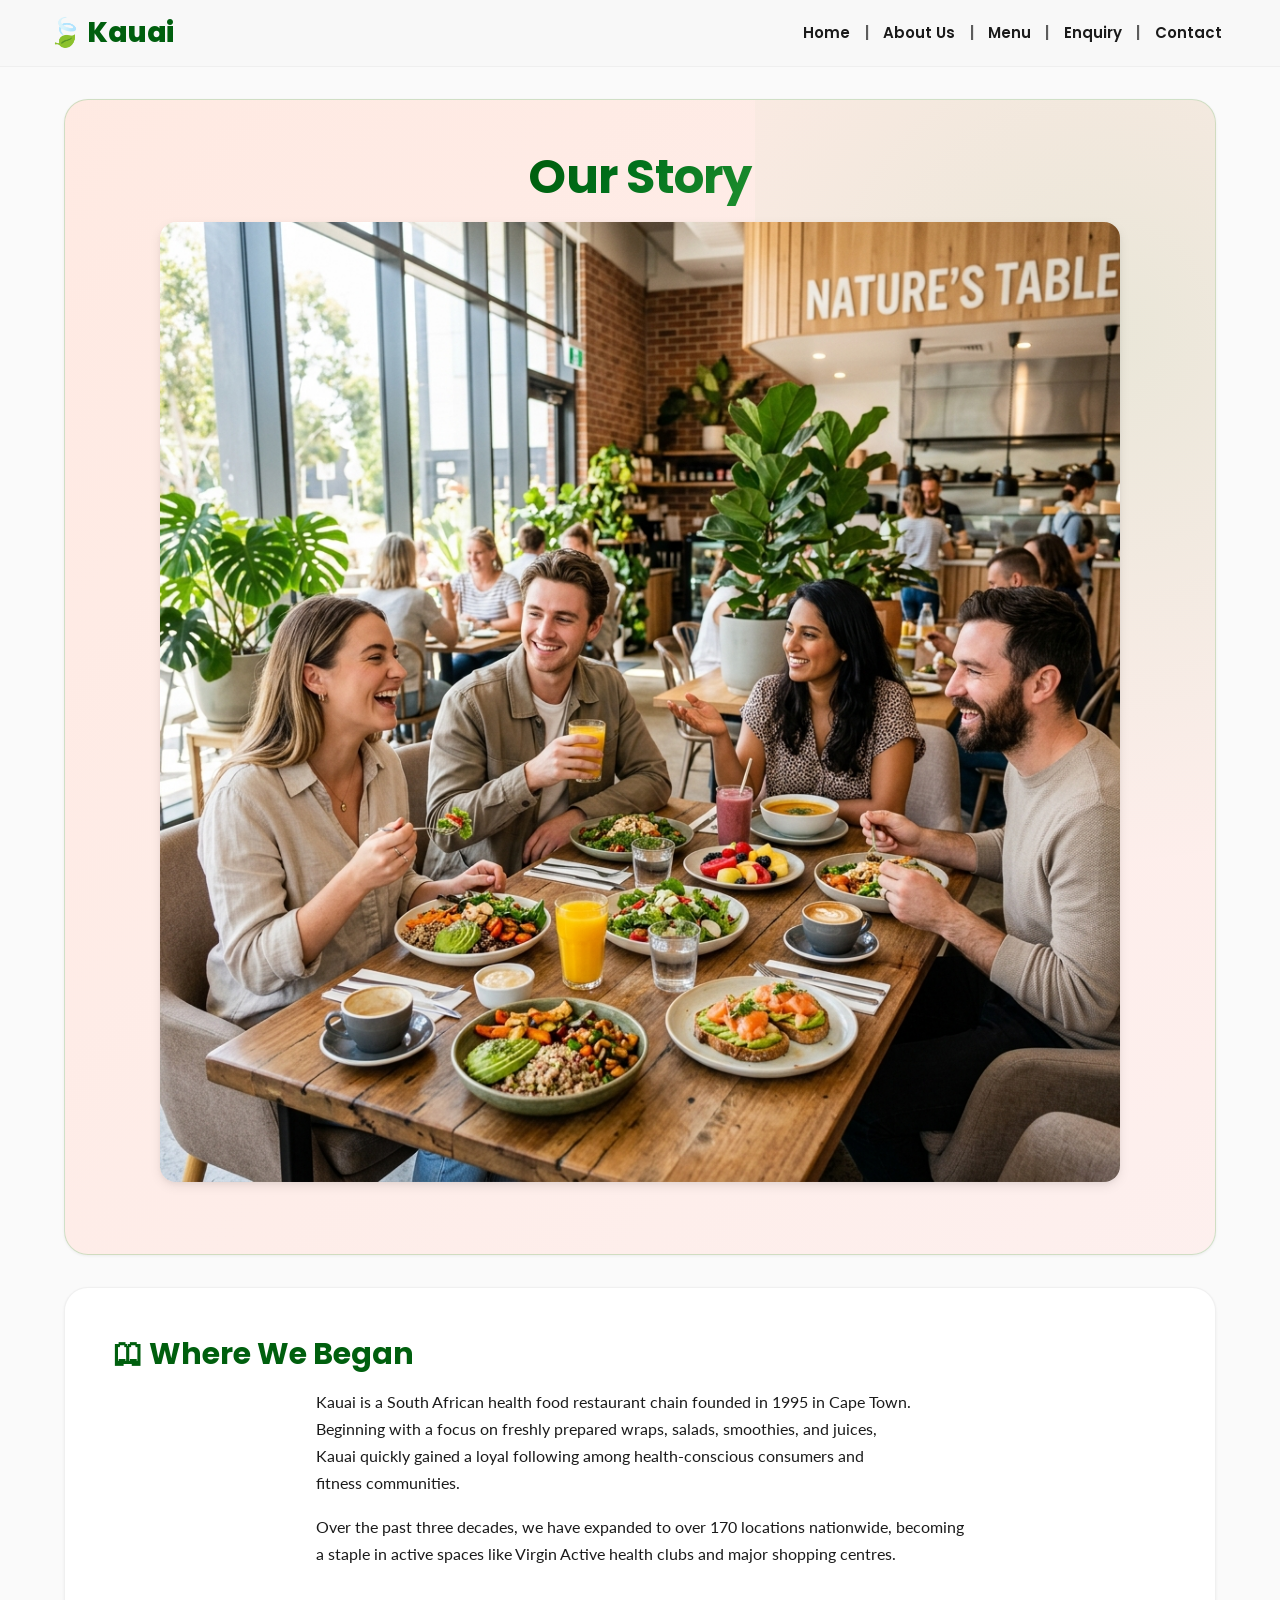
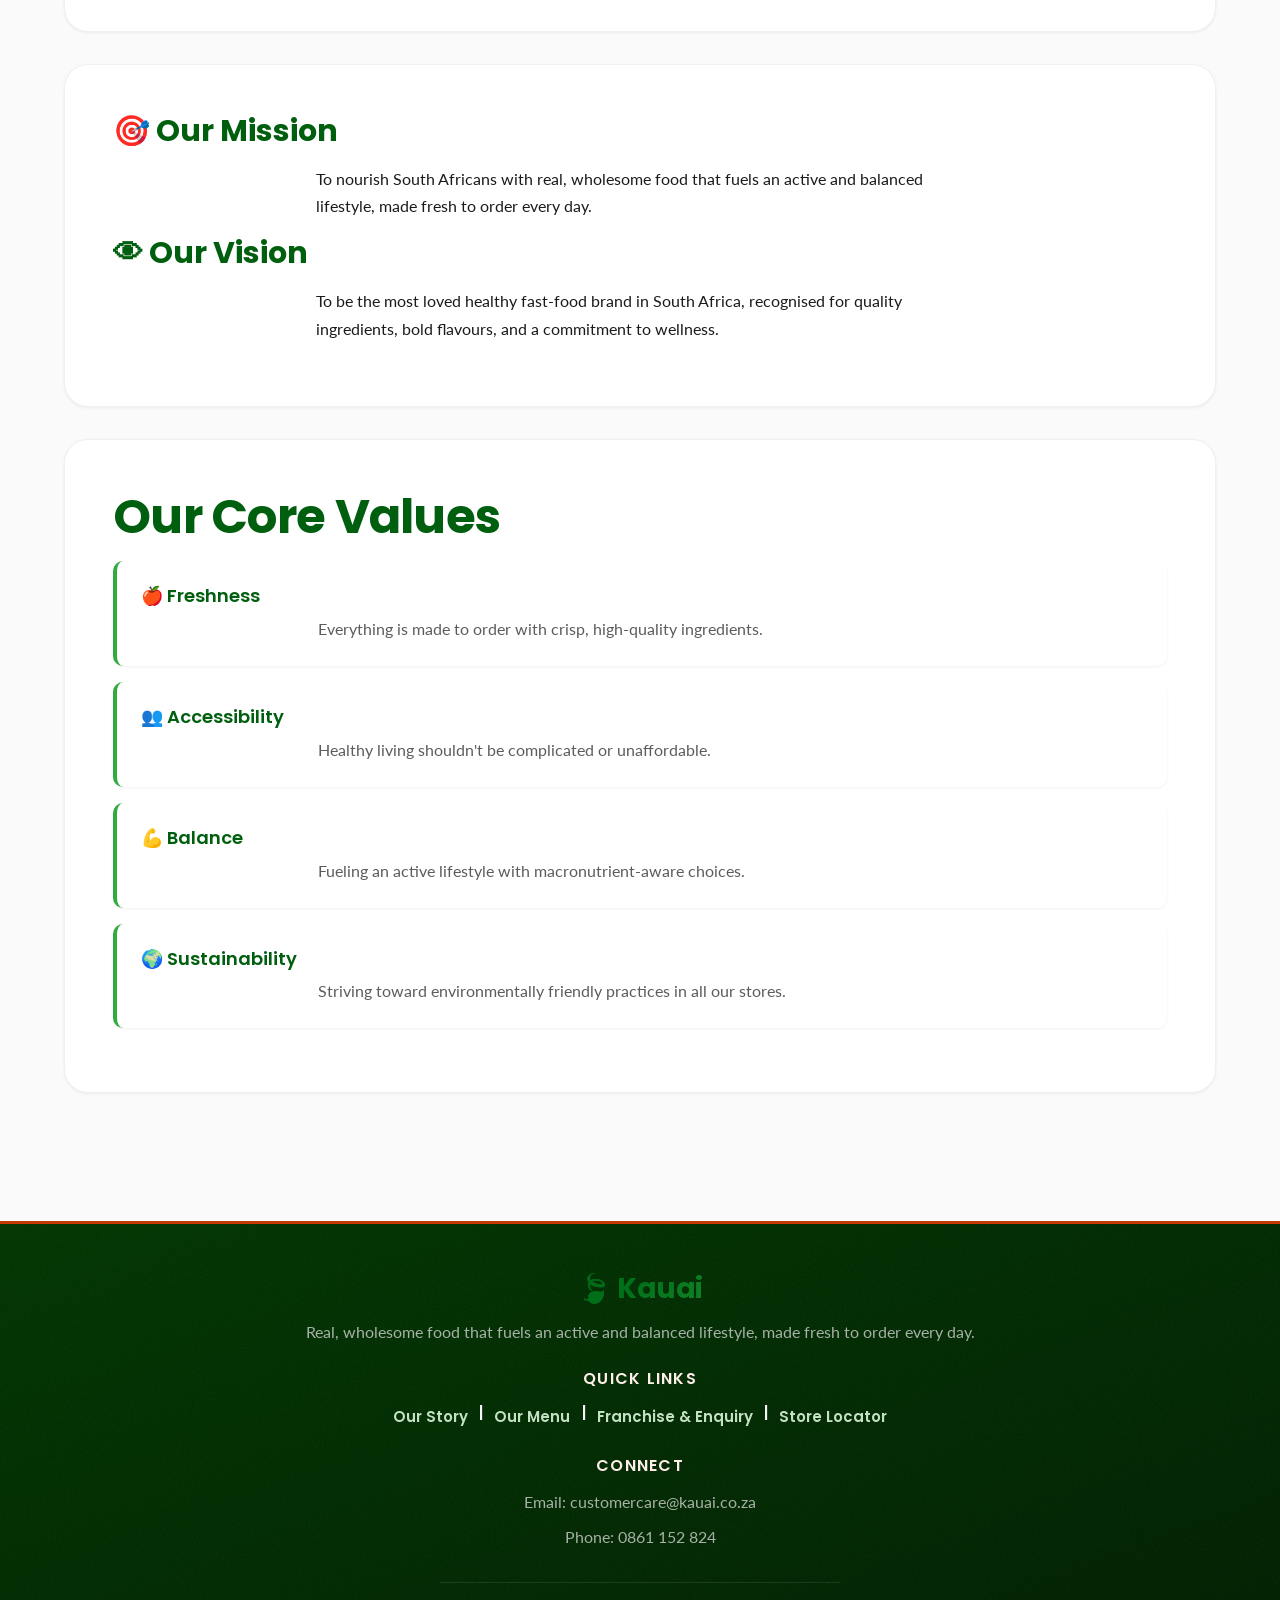
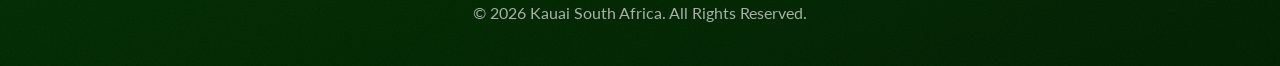
==== about.html @ cbd2d63c "style: modernize CSS styling and layout" ====
<!DOCTYPE html>
<html lang="en">
<head>
    <meta charset="UTF-8">
    <meta name="viewport" content="width=device-width, initial-scale=1.0">
    <meta name="description" content="Learn about Kauai's history, mission, and philosophy for healthy, fresh food.">
    <title>About Us | Kauai</title>
    <link rel="preconnect" href="https://fonts.googleapis.com">
    <link rel="preconnect" href="https://fonts.gstatic.com" crossorigin>

    <link rel="stylesheet" href="style.css">
</head>
<body>
    <!-- Main header with navigation across all pages -->
    <header>
        <a href='index.html'>
            <h1>&#127811; Kauai</h1>
        </a>
        
        <nav>
            <a href='index.html'>Home</a> |
            <a href='about.html'>About Us</a> |
            <a href='service.html'>Menu</a> |
            <a href='inquiry.html'>Enquiry</a> |
            <a href='contacts.html'>Contact</a>
        </nav>
    </header>

    <main>
        <!-- Page Title Section -->
        <section id="about-intro">
            <h2>Our Story</h2>
            <img src="images/about-hero.jpg" alt="People enjoying a healthy lifestyle" width="960" loading="lazy">
        </section>

        <!-- Brand History Section -->
        <section id="history">
            <h3>&#128366; Where We Began</h3>
            <p>Kauai is a South African health food restaurant chain founded in 1995 in Cape Town. Beginning with a focus on freshly prepared wraps, salads, smoothies, and juices, Kauai quickly gained a loyal following among health-conscious consumers and fitness communities.</p>
            <p>Over the past three decades, we have expanded to over 170 locations nationwide, becoming a staple in active spaces like Virgin Active health clubs and major shopping centres.</p>
        </section>

        <!-- Mission and Vision -->
        <section id="mission-vision">
            <div>
                <h3>&#127919; Our Mission</h3>
                <p>To nourish South Africans with real, wholesome food that fuels an active and balanced lifestyle, made fresh to order every day.</p>
            </div>
            <div>
                <h3>&#128065; Our Vision</h3>
                <p>To be the most loved healthy fast-food brand in South Africa, recognised for quality ingredients, bold flavours, and a commitment to wellness.</p>
            </div>
        </section>

        <!-- Our Principles/Philosophy Segment -->
        <section id="core-values">
            <h2>Our Core Values</h2>
            <ul>
                <li>
                    <h4>&#127822; Freshness</h4>
                    <p>Everything is made to order with crisp, high-quality ingredients.</p>
                </li>
                <li>
                    <h4>&#128101; Accessibility</h4>
                    <p>Healthy living shouldn't be complicated or unaffordable.</p>
                </li>
                <li>
                    <h4>&#128170; Balance</h4>
                    <p>Fueling an active lifestyle with macronutrient-aware choices.</p>
                </li>
                <li>
                    <h4>&#127757; Sustainability</h4>
                    <p>Striving toward environmentally friendly practices in all our stores.</p>
                </li>
            </ul>
        </section>
    </main>

    <!-- Footer block -->
    <footer>
        <h2>&#127811; Kauai</h2>
        <p>Real, wholesome food that fuels an active and balanced lifestyle, made fresh to order every day.</p>

        <h4>Quick Links</h4>
        <nav>
            <a href='about.html'>Our Story</a> |
            <a href='service.html'>Our Menu</a> |
            <a href='inquiry.html'>Franchise &amp; Enquiry</a> |
            <a href='contacts.html'>Store Locator</a>
        </nav>

        <h4>Connect</h4>
        <p>Email: customercare@kauai.co.za</p>
        <p>Phone: 0861 152 824</p>
        
        <hr>
        <p>&copy; 2026 Kauai South Africa. All Rights Reserved.</p>
    </footer>
</body>
</html>
---- style.css ----
/*
 * Kauai Design System — Modern CSS (2026)
 * Pure Vanilla CSS · No Frameworks
 * Features: CSS Nesting · oklch() · color-mix() · Scroll-Driven Animations
 *           Container Queries · :has() · @starting-style · text-wrap
 */

/* ==========================================================================
   Google Fonts
   ========================================================================== */
@import url('https://fonts.googleapis.com/css2?family=Poppins:wght@400;500;600;700;800&family=Lato:wght@300;400;700&display=swap');

/* ==========================================================================
   Design Tokens (CSS Custom Properties)
   ========================================================================== */
:root {
  /* Primary Palette — oklch for perceptual uniformity */
  --c-primary: oklch(0.65 0.18 145);
  --c-primary-light: color-mix(in oklch, var(--c-primary) 72%, white);
  --c-primary-dark: oklch(0.42 0.14 145);
  --c-primary-glow: color-mix(in oklch, var(--c-primary) 30%, transparent);

  /* Secondary & Accent */
  --c-secondary: #FAFAFA;
  --c-accent: oklch(0.55 0.19 42);
  --c-accent-light: color-mix(in oklch, var(--c-accent) 18%, white);

  /* Backgrounds */
  --c-bg: #FAFAFA;
  --c-bg-alt: #FFFFFF;
  --c-bg-card: #FFFFFF;
  --c-bg-stone: #F5F0E8;

  /* Text */
  --c-text-main: #1B1B1B;
  --c-text-muted: #5C5C5C;
  --c-text-light: #F4F4F4;

  /* Borders & Feedback */
  --c-border: #E0E0E0;
  --c-border-focus: var(--c-primary);
  --c-success: oklch(0.62 0.17 160);
  --c-error: oklch(0.58 0.22 27);

  /* Typography */
  --f-display: 'Poppins', system-ui, -apple-system, sans-serif;
  --f-body: 'Lato', system-ui, -apple-system, sans-serif;

  /* Spacing (4px base) */
  --s-1: 0.25rem;
  --s-2: 0.5rem;
  --s-3: 0.75rem;
  --s-4: 1rem;
  --s-5: 1.25rem;
  --s-6: 1.5rem;
  --s-8: 2rem;
  --s-10: 2.5rem;
  --s-12: 3rem;
  --s-16: 4rem;
  --s-20: 5rem;
  --s-24: 6rem;

  /* UI Tokens */
  --radius-sm: 0.375rem;
  --radius-md: 0.625rem;
  --radius-lg: 1rem;
  --radius-xl: 1.5rem;
  --radius-full: 9999px;

  --shadow-sm: 0 1px 3px oklch(0 0 0 / 0.06);
  --shadow-md: 0 4px 12px oklch(0 0 0 / 0.08), 0 2px 4px oklch(0 0 0 / 0.04);
  --shadow-lg: 0 12px 28px oklch(0 0 0 / 0.10), 0 4px 10px oklch(0 0 0 / 0.05);
  --shadow-glow: 0 4px 18px var(--c-primary-glow);

  --transition-fast: 150ms cubic-bezier(0.25, 0.46, 0.45, 0.94);
  --transition-default: 400ms cubic-bezier(0.25, 1, 0.5, 1);
  --transition-spring: 550ms cubic-bezier(0.34, 1.56, 0.64, 1);
  --transition-premium: 800ms cubic-bezier(0.16, 1, 0.3, 1);

  --z-sticky: 100;
  --z-modal: 200;
  --max-w: 1152px;
}

/* Premium Selection & Custom Scrollbar */
::selection {
  background-color: var(--c-accent);
  color: #fff;
}

::-webkit-scrollbar {
  width: 10px;
  height: 10px;
}

::-webkit-scrollbar-track {
  background: var(--c-bg);
}

::-webkit-scrollbar-thumb {
  background: color-mix(in oklch, var(--c-primary) 30%, transparent);
  border-radius: var(--radius-full);
  border: 3px solid var(--c-bg);
  transition: background var(--transition-fast);
}

::-webkit-scrollbar-thumb:hover {
  background: var(--c-primary);
}


/* ==========================================================================
   Modern CSS Reset
   ========================================================================== */
*, *::before, *::after {
  box-sizing: border-box;
  margin: 0;
  padding: 0;
}

html {
  scroll-behavior: smooth;
  font-size: 16px;
  hanging-punctuation: first last;
}

body {
  font-family: var(--f-body);
  color: var(--c-text-main);
  background-color: var(--c-bg);
  line-height: 1.7;
  -webkit-font-smoothing: antialiased;
  -moz-osx-font-smoothing: grayscale;
  overflow-x: hidden;
  text-rendering: optimizeLegibility;
}

img, picture, svg {
  display: block;
  max-width: 100%;
  height: auto;
}

a {
  text-decoration: none;
  color: inherit;
  transition: color var(--transition-fast);
}

ul, ol {
  list-style: none;
  padding-left: 0;
}

button, input, textarea, select {
  font: inherit;
  color: inherit;
}

button {
  cursor: pointer;
  background: none;
  border: none;
}

/* ==========================================================================
   Typography — Poppins headings, Lato body
   ========================================================================== */
h1, h2, h3, h4, h5, h6 {
  font-family: var(--f-display);
  font-weight: 700;
  line-height: 1.2;
  margin-bottom: var(--s-4);
  color: var(--c-primary-dark);
  text-wrap: balance;
}

h1, h2 {
  background: linear-gradient(135deg, var(--c-primary-dark) 40%, var(--c-primary) 75%, var(--c-accent) 100%);
  -webkit-background-clip: text;
  -webkit-text-fill-color: transparent;
  background-clip: text;
}

h1 {
  font-size: clamp(2.5rem, 5vw, 4.5rem);
  letter-spacing: -0.025em;
  font-weight: 800;
}

h2 {
  font-size: clamp(1.875rem, 4vw, 3rem);
  letter-spacing: -0.015em;
}


h3 {
  font-size: clamp(1.375rem, 3vw, 1.875rem);
}

h4 {
  font-size: 1.125rem;
  font-weight: 600;
  margin-bottom: var(--s-2);
}

p {
  margin-bottom: var(--s-4);
  margin-inline: auto;
  text-wrap: pretty;
  max-width: 72ch;
}

strong {
  font-weight: 700;
  color: var(--c-primary-dark);
}

hr {
  border: 0;
  border-top: 2px solid var(--c-border);
  margin: var(--s-8) 0;
  background: linear-gradient(90deg, var(--c-primary), var(--c-accent), var(--c-primary));
  background-size: 100% 2px;
  background-repeat: no-repeat;
}

/* ==========================================================================
   Header & Navigation
   ========================================================================== */
body > header {
  position: sticky;
  top: 0;
  z-index: var(--z-sticky);
  display: flex;
  justify-content: space-between;
  align-items: center;
  gap: 1rem;
  flex-wrap: wrap;
  padding: 0.875rem clamp(1rem, 4vw, 3rem);
  background: oklch(0.98 0 0 / 0.88);
  backdrop-filter: blur(16px) saturate(1.8);
  -webkit-backdrop-filter: blur(16px) saturate(1.8);
  border-bottom: 1px solid oklch(0 0 0 / 0.04);
  /* Scroll-driven progressive shadow */
  animation: header-scroll-shadow linear both;
  animation-timeline: scroll();
  animation-range: 0px 120px;
}

@keyframes header-scroll-shadow {
  from {
    box-shadow: 0 0 0 oklch(0 0 0 / 0);
    border-bottom-color: oklch(0 0 0 / 0.04);
  }
  to {
    box-shadow: 0 4px 24px oklch(0 0 0 / 0.08);
    border-bottom-color: oklch(0 0 0 / 0.06);
  }
}

/* Brand logo link */
body > header > a {
  display: flex;
  align-items: center;
  color: var(--c-primary-dark);
  transition: transform var(--transition-fast);
}

body > header > a:hover {
  transform: scale(1.03);
}

body > header h1 {
  font-size: 1.75rem;
  margin: 0;
  color: var(--c-primary-dark);
  letter-spacing: -0.01em;
  background: none;
  -webkit-background-clip: unset;
  -webkit-text-fill-color: currentColor;
  background-clip: unset;
}


/* Navigation links */
body > header nav {
  display: flex;
  align-items: center;
  gap: 0.5rem;
  flex-wrap: wrap;
  font-weight: 600;
  font-family: var(--f-display);
  font-size: 0.9375rem;
  color: var(--c-text-muted);
}

/* Support for table-based nav in inquiry.html */
body > header nav table {
  width: auto;
  border-collapse: collapse;
}

body > header nav td {
  padding: 0.2rem 0.35rem !important;
}

body > header nav a {
  color: var(--c-text-main);
  padding: 0.5rem 0.8rem;
  border-radius: var(--radius-md);
  position: relative;
  transition: color var(--transition-fast), background-color var(--transition-default), transform var(--transition-fast);
}

/* Modern underline animation on hover */
body > header nav a::after {
  content: '';
  position: absolute;
  bottom: 0.15rem;
  left: 50%;
  width: 0;
  height: 2px;
  background: linear-gradient(90deg, var(--c-primary), var(--c-accent));
  border-radius: var(--radius-full);
  transition: width var(--transition-default), left var(--transition-default);
}

body > header nav a:hover {
  color: var(--c-primary-dark);
  background-color: color-mix(in oklch, var(--c-primary) 7%, transparent);
}

body > header nav a:hover::after {
  width: 60%;
  left: 20%;
}


/* ==========================================================================
   Main Content Container
   ========================================================================== */
main {
  width: min(100% - 2rem, var(--max-w));
  margin: 0 auto;
  padding: var(--s-8) 0;
}

/* ==========================================================================
   Sections — Glass Card Style
   ========================================================================== */
main section {
  background: var(--c-bg-card);
  border: 1px solid oklch(0 0 0 / 0.06);
  border-radius: var(--radius-xl);
  box-shadow: var(--shadow-sm);
  padding: clamp(1.5rem, 4vw, 2.5rem);
  margin-bottom: var(--s-8);
  /* Scroll-driven reveal using premium Apple easing */
  animation: section-reveal var(--transition-premium) both;
  animation-timeline: view();
  animation-range: entry 0% entry 25%;
}

@keyframes section-reveal {
  from {
    opacity: 0;
    transform: translateY(32px);
    filter: blur(8px);
  }
  to {
    opacity: 1;
    transform: translateY(0);
    filter: blur(0);
  }
}


/* ==========================================================================
   Intro / Hero Sections — Gradient background
   ========================================================================== */
#hero,
#about-intro,
#contact-intro,
#enquiry-intro,
#menu-intro {
  background: linear-gradient(
    135deg,
    color-mix(in oklch, var(--c-primary) 14%, white),
    color-mix(in oklch, var(--c-accent) 8%, white)
  );
  border-color: color-mix(in oklch, var(--c-primary) 22%, transparent);
  text-align: center;
  position: relative;
  overflow: hidden;
}

/* Decorative gradient orb behind intro sections */
#hero::before,
#about-intro::before,
#contact-intro::before {
  content: '';
  position: absolute;
  top: -40%;
  right: -20%;
  width: 60%;
  height: 120%;
  background: radial-gradient(
    circle,
    color-mix(in oklch, var(--c-primary) 10%, transparent) 0%,
    transparent 70%
  );
  pointer-events: none;
  z-index: 0;
}

/* Intro images */
#hero img,
#about-intro img,
#contact-intro img,
#enquiry-intro img,
section > img {
  border-radius: var(--radius-lg);
  margin: var(--s-4) auto var(--s-6);
  box-shadow: var(--shadow-md);
  transition: transform var(--transition-default), box-shadow var(--transition-default);
  position: relative;
  z-index: 1;
}

#hero img:hover,
#about-intro img:hover,
section > img:hover {
  transform: scale(1.015);
  box-shadow: var(--shadow-lg);
}

/* Intro section text stays above decorative bg */
#hero > *,
#about-intro > *,
#contact-intro > *,
#enquiry-intro > *,
#menu-intro > * {
  position: relative;
  z-index: 1;
}

/* ==========================================================================
   Links within main content
   ========================================================================== */
main a {
  color: var(--c-primary-dark);
  font-weight: 700;
  position: relative;
  transition: color var(--transition-fast);
}

main a:hover {
  color: var(--c-accent);
}

/* ==========================================================================
   Buttons & CTAs
   ========================================================================== */
#hero > a,
#menu-anchors a,
input[type="submit"],
input[type="reset"],
button {
  display: inline-flex;
  align-items: center;
  justify-content: center;
  border: 0;
  border-radius: var(--radius-full);
  padding: 0.8rem 1.6rem;
  margin: 0.25rem;
  background: linear-gradient(135deg, var(--c-primary), var(--c-primary-dark));
  color: #fff;
  font-family: var(--f-display);
  font-weight: 700;
  font-size: 0.9375rem;
  letter-spacing: 0.01em;
  box-shadow: var(--shadow-glow);
  transition: transform var(--transition-fast),
              box-shadow var(--transition-fast),
              background var(--transition-fast);
  cursor: pointer;
}

#hero > a:hover,
#menu-anchors a:hover,
input[type="submit"]:hover,
input[type="reset"]:hover,
button:hover {
  background: linear-gradient(135deg, var(--c-accent), oklch(0.50 0.20 42));
  color: #fff;
  transform: translateY(-2px);
  box-shadow: 0 8px 24px color-mix(in oklch, var(--c-accent) 30%, transparent);
}

#hero > a:active,
button:active {
  transform: translateY(0) scale(0.98);
}

/* Menu anchor pills */
#menu-anchors {
  display: flex;
  flex-wrap: wrap;
  gap: var(--s-2);
  justify-content: center;
  margin-top: var(--s-4);
}

#menu-anchors a {
  font-size: 0.875rem;
  padding: 0.55rem 1.2rem;
  background: var(--c-bg-card);
  color: var(--c-text-main);
  border: 1.5px solid var(--c-border);
  box-shadow: var(--shadow-sm);
}

#menu-anchors a:hover {
  background: var(--c-primary);
  color: #fff;
  border-color: var(--c-primary);
}

/* ==========================================================================
   List Items — Card Style
   ========================================================================== */
main li {
  background: #fff;
  border-left: 4px solid var(--c-primary);
  border-radius: var(--radius-md);
  padding: var(--s-5);
  margin-bottom: var(--s-4);
  box-shadow: var(--shadow-sm);
  transition: transform var(--transition-spring),
              box-shadow var(--transition-spring),
              border-color var(--transition-fast);
  /* Staggered reveal on scroll using premium easing */
  animation: item-reveal var(--transition-default) both;
  animation-timeline: view();
  animation-range: entry 0% entry 20%;
}

@keyframes item-reveal {
  from {
    opacity: 0;
    transform: translateY(20px) scale(0.98);
    filter: blur(4px);
  }
  to {
    opacity: 1;
    transform: translateY(0) scale(1);
    filter: blur(0);
  }
}

main li:hover {
  transform: translateY(-5px) scale(1.012);
  box-shadow: var(--shadow-lg);
  border-left-color: var(--c-accent);
}


main li h4 {
  color: var(--c-primary-dark);
  font-family: var(--f-display);
}

main li p {
  margin-bottom: var(--s-2);
  color: var(--c-text-muted);
}

main li p:last-child {
  margin-bottom: 0;
}

/* Price styling */
main li strong {
  display: inline-block;
  background: linear-gradient(135deg, var(--c-accent), oklch(0.60 0.20 42));
  color: #fff;
  padding: 0.2rem 0.75rem;
  border-radius: var(--radius-full);
  font-size: 0.9375rem;
  font-family: var(--f-display);
  letter-spacing: 0.02em;
}

/* List items inside intro/hero sections get no card style */
main li img {
  border-radius: var(--radius-md);
  margin-bottom: var(--s-3);
  box-shadow: var(--shadow-sm);
}

/* ==========================================================================
   Forms — Modern styling over table layouts
   ========================================================================== */
form {
  max-width: 900px;
  margin-inline: auto;
}

fieldset {
  background: #fff;
  border: 1.5px solid oklch(0 0 0 / 0.08);
  border-radius: var(--radius-lg);
  padding: var(--s-6);
  margin-bottom: var(--s-6);
  transition: border-color var(--transition-default), box-shadow var(--transition-default);
}

/* Glow on focus-within using :has() */
fieldset:focus-within {
  border-color: var(--c-primary);
  box-shadow: 0 0 0 4px var(--c-primary-glow);
}

legend {
  font-family: var(--f-display);
  font-weight: 700;
  font-size: 1.25rem;
  color: var(--c-primary-dark);
  padding: 0 var(--s-2);
}

label {
  display: block;
  font-weight: 600;
  margin-bottom: var(--s-2);
  color: var(--c-text-main);
  font-size: 0.9375rem;
}

input[type="text"],
input[type="email"],
input[type="tel"],
select,
textarea {
  width: 100%;
  padding: var(--s-3) var(--s-4);
  border: 1.5px solid var(--c-border);
  border-radius: var(--radius-md);
  background-color: oklch(0.99 0 0);
  font-size: 1rem;
  transition: border-color var(--transition-fast),
              box-shadow var(--transition-fast),
              background-color var(--transition-fast);
}

input:focus,
select:focus,
textarea:focus {
  outline: none;
  border-color: var(--c-border-focus);
  box-shadow: 0 0 0 3px var(--c-primary-glow);
  background-color: #fff;
}

select {
  appearance: none;
  background-image: url("data:image/svg+xml,%3Csvg xmlns='http://www.w3.org/2000/svg' fill='none' viewBox='0 0 24 24' stroke='%232E7D32'%3E%3Cpath stroke-linecap='round' stroke-linejoin='round' stroke-width='2' d='M19 9l-7 7-7-7'%3E%3C/path%3E%3C/svg%3E");
  background-repeat: no-repeat;
  background-position: right 1rem center;
  background-size: 1.2em;
  cursor: pointer;
}

textarea {
  resize: vertical;
  min-height: 120px;
}

/* Form table layout compatibility */
table {
  width: 100%;
  border-collapse: collapse;
}

td {
  vertical-align: top;
  padding: var(--s-2);
}

iframe {
  max-width: 100%;
  border-radius: var(--radius-md);
  box-shadow: var(--shadow-sm);
}

/* Contact form div spacing */
#general-contact-form div {
  margin-bottom: var(--s-4);
}

/* ==========================================================================
   Footer — Rich dark green gradient
   ========================================================================== */
footer {
  background: linear-gradient(
    160deg,
    oklch(0.28 0.1 145),
    oklch(0.20 0.08 148)
  );
  color: var(--c-text-light);
  text-align: center;
  padding: var(--s-12) var(--s-6) var(--s-8);
  margin-top: var(--s-16);
  border-top: 3px solid var(--c-accent);
  position: relative;
}

/* Subtle grain texture overlay on footer */
footer::before {
  content: '';
  position: absolute;
  inset: 0;
  background-image: url("data:image/svg+xml,%3Csvg viewBox='0 0 256 256' xmlns='http://www.w3.org/2000/svg'%3E%3Cfilter id='n'%3E%3CfeTurbulence type='fractalNoise' baseFrequency='0.85' numOctaves='4' stitchTiles='stitch'/%3E%3C/filter%3E%3Crect width='100%25' height='100%25' filter='url(%23n)' opacity='0.04'/%3E%3C/svg%3E");
  pointer-events: none;
  z-index: 0;
}

footer > * {
  position: relative;
  z-index: 1;
}

footer h2 {
  color: #fff;
  margin-bottom: var(--s-3);
  font-size: 1.75rem;
}

footer h4 {
  color: color-mix(in oklch, white 85%, var(--c-primary-light));
  margin-top: var(--s-6);
  margin-bottom: var(--s-3);
  font-size: 1rem;
  text-transform: uppercase;
  letter-spacing: 0.08em;
}

footer p {
  color: oklch(0.9 0 0 / 0.75);
  max-width: none;
  margin-bottom: var(--s-2);
}

footer nav {
  display: flex;
  flex-wrap: wrap;
  gap: 0.4rem;
  justify-content: center;
  font-weight: 600;
  font-family: var(--f-display);
  font-size: 0.9375rem;
}

/* Footer table nav support */
footer nav table {
  width: auto;
  border-collapse: collapse;
  margin: 0 auto;
}

footer nav td {
  padding: 0.15rem 0.3rem !important;
}

footer a {
  color: oklch(0.88 0.05 145);
  transition: color var(--transition-fast);
  padding: 0.2rem 0.3rem;
}

footer a:hover {
  color: #fff;
}

footer hr {
  border-top: 1px solid oklch(1 0 0 / 0.1);
  margin: var(--s-8) auto var(--s-4);
  max-width: 400px;
  background: none;
}

/* ==========================================================================
   Menu Page — Category Titles
   ========================================================================== */
h3 {
  color: var(--c-primary-dark);
}

/* ==========================================================================
   Badges
   ========================================================================== */
.badge {
  display: inline-block;
  padding: var(--s-1) var(--s-3);
  border-radius: var(--radius-full);
  background: linear-gradient(135deg, var(--c-accent), oklch(0.60 0.20 42));
  color: #fff;
  font-weight: 700;
  font-size: 0.875rem;
}

/* ==========================================================================
   Scroll-Driven Reading Progress Bar
   ========================================================================== */
body::after {
  content: '';
  position: fixed;
  top: 0;
  left: 0;
  width: 100%;
  height: 3px;
  background: linear-gradient(90deg, var(--c-primary), var(--c-accent));
  z-index: calc(var(--z-sticky) + 10);
  transform-origin: left;
  animation: progress-bar linear;
  animation-timeline: scroll();
  scale: 0 1;
}

@keyframes progress-bar {
  to { scale: 1 1; }
}

/* ==========================================================================
   Responsive — Mobile First
   ========================================================================== */
@media (max-width: 700px) {
  body > header {
    align-items: flex-start;
    padding: 0.75rem 1rem;
  }

  body > header nav,
  body > header nav table,
  body > header nav tbody,
  body > header nav tr {
    display: flex;
    flex-wrap: wrap;
    gap: 0.3rem;
  }

  /* Hide pipe separators on mobile */
  body > header nav td:nth-child(even) {
    display: none;
  }

  main {
    width: min(100% - 1rem, var(--max-w));
    padding-top: var(--s-4);
  }

  main section {
    padding: var(--s-5);
    border-radius: var(--radius-lg);
  }

  #menu-anchors {
    gap: var(--s-1);
  }

  #menu-anchors a {
    font-size: 0.8125rem;
    padding: 0.4rem 0.9rem;
  }

  footer {
    padding: var(--s-8) var(--s-4) var(--s-6);
  }
}

/* Larger screens — wider nav spacing */
@media (min-width: 768px) {
  body > header nav {
    gap: 0.25rem;
  }

  body > header nav a {
    padding: 0.4rem 0.65rem;
  }

  main li {
    padding: var(--s-6);
  }
}

@media (min-width: 1024px) {
  main section {
    padding: clamp(2rem, 4vw, 3rem);
  }
}

/* ==========================================================================
   Accessibility
   ========================================================================== */
@media (prefers-reduced-motion: reduce) {
  *, *::before, *::after {
    animation-duration: 0.01ms !important;
    animation-iteration-count: 1 !important;
    transition-duration: 0.01ms !important;
    scroll-behavior: auto !important;
  }

  body::after {
    display: none;
  }
}

:focus-visible {
  outline: 2px solid var(--c-primary);
  outline-offset: 3px;
  border-radius: var(--radius-sm);
}

/* ==========================================================================
   Print Styles
   ========================================================================== */
@media print {
  body > header,
  footer,
  body::after {
    display: none;
  }

  main section {
    box-shadow: none;
    border: 1px solid #ccc;
    break-inside: avoid;
  }
}
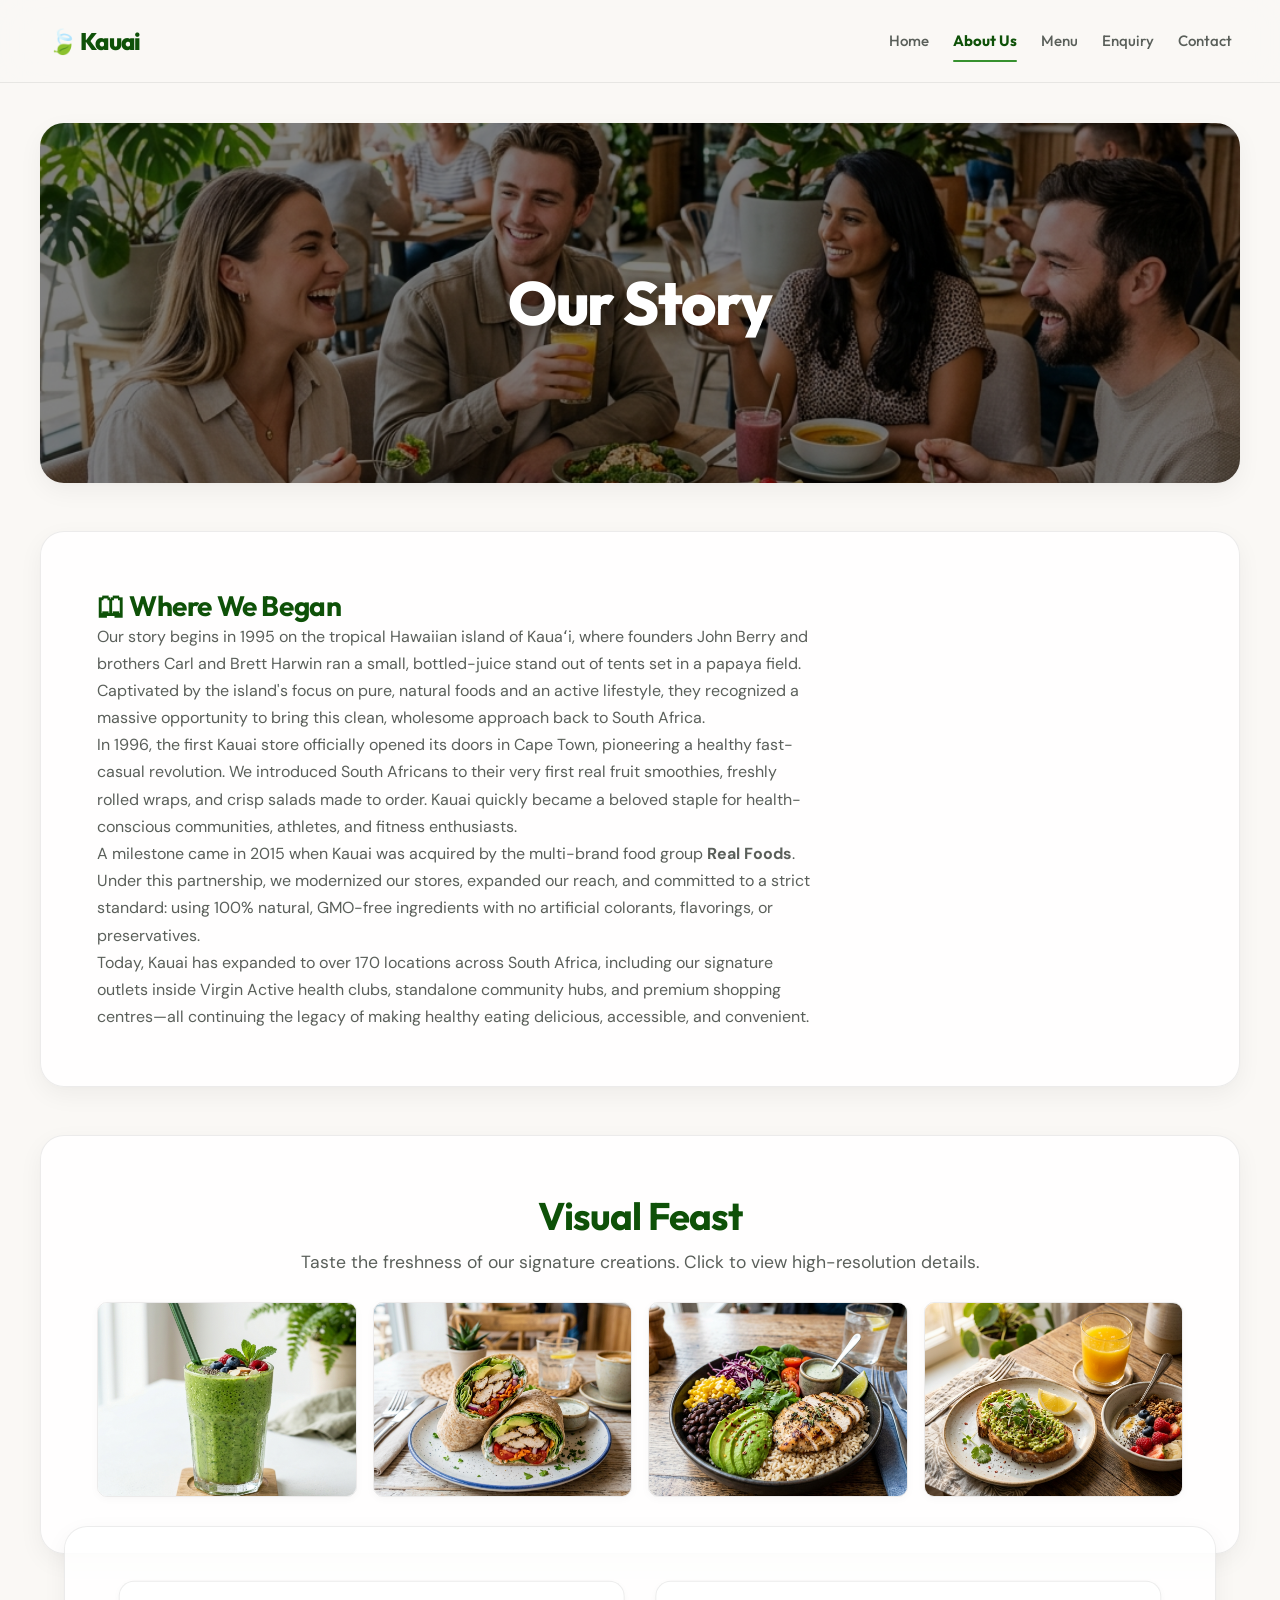
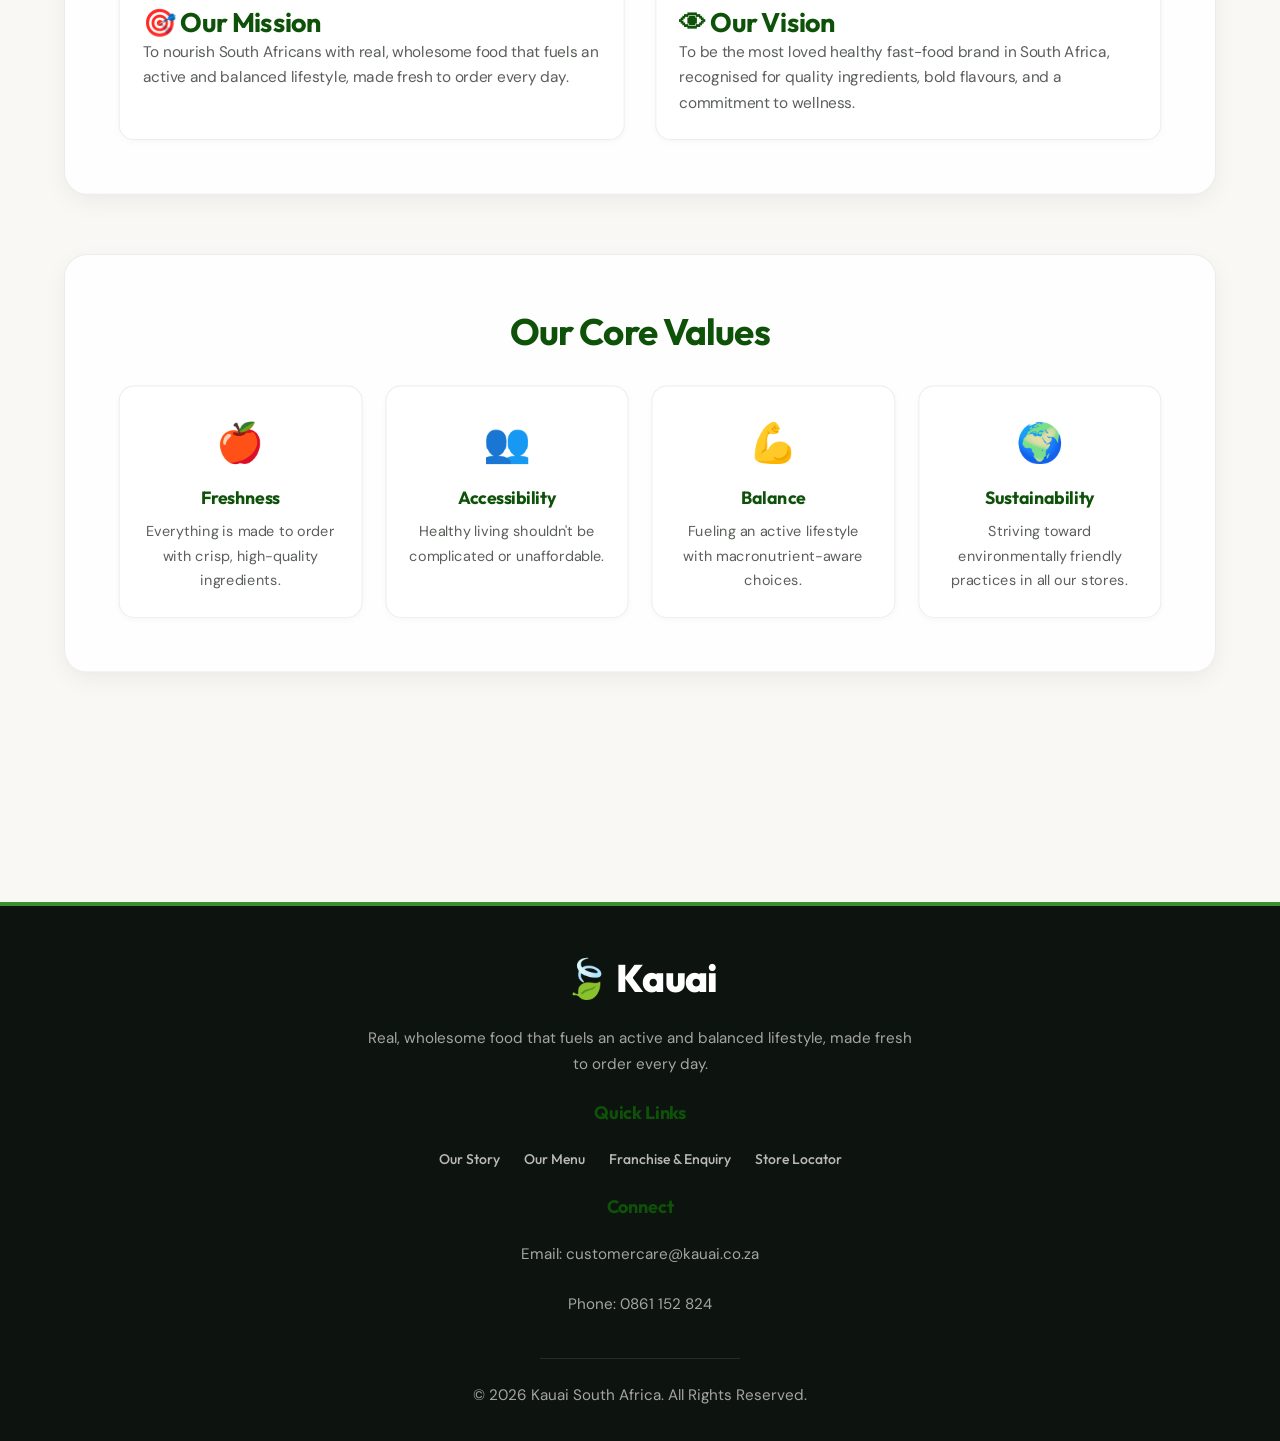
==== commit e686f1d8: "Implement Kauai website Part 3: Interactive elements, maps, lightbox gallery, dynamic search, form v" ====
--- a/about.html
+++ b/about.html
@@ -3,7 +3,19 @@
 <head>
     <meta charset="UTF-8">
     <meta name="viewport" content="width=device-width, initial-scale=1.0">
-    <meta name="description" content="Learn about Kauai's history, mission, and philosophy for healthy, fresh food.">
+    <meta name="description" content="Learn about Kauai's history, mission, and philosophy for healthy, fresh food. Discover our Hawaiian heritage and journey to 170+ locations.">
+    <meta name="keywords" content="Kauai history, John Berry, Cape Town, healthy lifestyle, corporate mission, wellness food, organic values, fast-casual revolution">
+    
+    <!-- Open Graph SEO Meta Tags -->
+    <meta property="og:title" content="About Us | Kauai - Our Story and Principles">
+    <meta property="og:description" content="Learn about Kauai's history, mission, and philosophy for healthy, fresh food. Discover our Hawaiian heritage and journey to 170+ locations.">
+    <meta property="og:image" content="images/about-hero.jpg">
+    <meta property="og:url" content="https://slyvester-kauai.netlify.app/about.html">
+    <meta property="og:type" content="website">
+
+    <!-- Canonical URL -->
+    <link rel="canonical" href="https://slyvester-kauai.netlify.app/about.html">
+
     <title>About Us | Kauai</title>
     <link rel="preconnect" href="https://fonts.googleapis.com">
     <link rel="preconnect" href="https://fonts.gstatic.com" crossorigin>
@@ -13,16 +25,16 @@
 <body>
     <!-- Main header with navigation across all pages -->
     <header>
-        <a href='index.html'>
+        <a href='index.html' class="logo">
             <h1>&#127811; Kauai</h1>
         </a>
         
         <nav>
-            <a href='index.html'>Home</a> |
-            <a href='about.html'>About Us</a> |
-            <a href='service.html'>Menu</a> |
-            <a href='inquiry.html'>Enquiry</a> |
-            <a href='contacts.html'>Contact</a>
+            <a href='index.html' class="nav-link">Home</a>
+            <a href='about.html' class="nav-link active">About Us</a>
+            <a href='service.html' class="nav-link">Menu</a>
+            <a href='inquiry.html' class="nav-link">Enquiry</a>
+            <a href='contacts.html' class="nav-link">Contact</a>
         </nav>
     </header>
 
@@ -30,23 +42,50 @@
         <!-- Page Title Section -->
         <section id="about-intro">
             <h2>Our Story</h2>
-            <img src="images/about-hero.jpg" alt="People enjoying a healthy lifestyle" width="960" loading="lazy">
+            <div class="hero-bg">
+                <img src="images/about-hero.jpg" alt="People enjoying a healthy lifestyle" loading="lazy">
+            </div>
         </section>
 
         <!-- Brand History Section -->
         <section id="history">
             <h3>&#128366; Where We Began</h3>
-            <p>Kauai is a South African health food restaurant chain founded in 1995 in Cape Town. Beginning with a focus on freshly prepared wraps, salads, smoothies, and juices, Kauai quickly gained a loyal following among health-conscious consumers and fitness communities.</p>
-            <p>Over the past three decades, we have expanded to over 170 locations nationwide, becoming a staple in active spaces like Virgin Active health clubs and major shopping centres.</p>
+            <p>Our story begins in 1995 on the tropical Hawaiian island of Kauaʻi, where founders John Berry and brothers Carl and Brett Harwin ran a small, bottled-juice stand out of tents set in a papaya field. Captivated by the island's focus on pure, natural foods and an active lifestyle, they recognized a massive opportunity to bring this clean, wholesome approach back to South Africa.</p>
+            <p>In 1996, the first Kauai store officially opened its doors in Cape Town, pioneering a healthy fast-casual revolution. We introduced South Africans to their very first real fruit smoothies, freshly rolled wraps, and crisp salads made to order. Kauai quickly became a beloved staple for health-conscious communities, athletes, and fitness enthusiasts.</p>
+            <p>A milestone came in 2015 when Kauai was acquired by the multi-brand food group <strong>Real Foods</strong>. Under this partnership, we modernized our stores, expanded our reach, and committed to a strict standard: using 100% natural, GMO-free ingredients with no artificial colorants, flavorings, or preservatives.</p>
+            <p>Today, Kauai has expanded to over 170 locations across South Africa, including our signature outlets inside Virgin Active health clubs, standalone community hubs, and premium shopping centres—all continuing the legacy of making healthy eating delicious, accessible, and convenient.</p>
+        </section>
+
+        <!-- Interactive Image Gallery Section with Lightbox capabilities -->
+        <section id="about-gallery" style="margin-bottom: var(--s-8); animation: section-reveal var(--transition-premium) both;">
+            <div class="section-header" style="text-align: center; margin-bottom: var(--s-6);">
+                <h2>Visual Feast</h2>
+                <p>Taste the freshness of our signature creations. Click to view high-resolution details.</p>
+            </div>
+            
+            <div class="gallery-grid" style="display: grid; grid-template-columns: repeat(auto-fit, minmax(220px, 1fr)); gap: var(--s-4);">
+                <div class="gallery-item" style="overflow: hidden; border-radius: var(--radius-md); border: 1.5px solid var(--c-border); box-shadow: var(--shadow-sm); aspect-ratio: 4/3;">
+                    <img src="images/smoothie.jpg" alt="Superfood Smoothie - Green Energy Machine and Peanut Butter Bomb" data-full="images/smoothie.jpg" style="width: 100%; height: 100%; object-fit: cover; transition: transform var(--transition-default);" onmouseover="this.style.transform='scale(1.08)'" onmouseout="this.style.transform='scale(1)'">
+                </div>
+                <div class="gallery-item" style="overflow: hidden; border-radius: var(--radius-md); border: 1.5px solid var(--c-border); box-shadow: var(--shadow-sm); aspect-ratio: 4/3;">
+                    <img src="images/wrap.jpg" alt="Princess Wrap - Fresh chicken, avocado, feta, tomatoes, and greens" data-full="images/wrap.jpg" style="width: 100%; height: 100%; object-fit: cover; transition: transform var(--transition-default);" onmouseover="this.style.transform='scale(1.08)'" onmouseout="this.style.transform='scale(1)'">
+                </div>
+                <div class="gallery-item" style="overflow: hidden; border-radius: var(--radius-md); border: 1.5px solid var(--c-border); box-shadow: var(--shadow-sm); aspect-ratio: 4/3;">
+                    <img src="images/bowl.jpg" alt="Mexi Warm Bowl - Spicy chicken, brown rice, black beans, corn, salsa, and avocado" data-full="images/bowl.jpg" style="width: 100%; height: 100%; object-fit: cover; transition: transform var(--transition-default);" onmouseover="this.style.transform='scale(1.08)'" onmouseout="this.style.transform='scale(1)'">
+                </div>
+                <div class="gallery-item" style="overflow: hidden; border-radius: var(--radius-md); border: 1.5px solid var(--c-border); box-shadow: var(--shadow-sm); aspect-ratio: 4/3;">
+                    <img src="images/breakfast.png" alt="Healthy Breakfast Spread - Smashed avocado toast and fresh fruit" data-full="images/breakfast.png" style="width: 100%; height: 100%; object-fit: cover; transition: transform var(--transition-default);" onmouseover="this.style.transform='scale(1.08)'" onmouseout="this.style.transform='scale(1)'">
+                </div>
+            </div>
         </section>
 
         <!-- Mission and Vision -->
         <section id="mission-vision">
-            <div>
+            <div class="mission-card">
                 <h3>&#127919; Our Mission</h3>
                 <p>To nourish South Africans with real, wholesome food that fuels an active and balanced lifestyle, made fresh to order every day.</p>
             </div>
-            <div>
+            <div class="vision-card">
                 <h3>&#128065; Our Vision</h3>
                 <p>To be the most loved healthy fast-food brand in South Africa, recognised for quality ingredients, bold flavours, and a commitment to wellness.</p>
             </div>
@@ -54,22 +93,28 @@
 
         <!-- Our Principles/Philosophy Segment -->
         <section id="core-values">
-            <h2>Our Core Values</h2>
+            <div class="section-header">
+                <h2>Our Core Values</h2>
+            </div>
             <ul>
                 <li>
-                    <h4>&#127822; Freshness</h4>
+                    <div class="card-icon">&#127822;</div>
+                    <h4>Freshness</h4>
                     <p>Everything is made to order with crisp, high-quality ingredients.</p>
                 </li>
                 <li>
-                    <h4>&#128101; Accessibility</h4>
+                    <div class="card-icon">&#128101;</div>
+                    <h4>Accessibility</h4>
                     <p>Healthy living shouldn't be complicated or unaffordable.</p>
                 </li>
                 <li>
-                    <h4>&#128170; Balance</h4>
+                    <div class="card-icon">&#128170;</div>
+                    <h4>Balance</h4>
                     <p>Fueling an active lifestyle with macronutrient-aware choices.</p>
                 </li>
                 <li>
-                    <h4>&#127757; Sustainability</h4>
+                    <div class="card-icon">&#127757;</div>
+                    <h4>Sustainability</h4>
                     <p>Striving toward environmentally friendly practices in all our stores.</p>
                 </li>
             </ul>
@@ -83,9 +128,9 @@
 
         <h4>Quick Links</h4>
         <nav>
-            <a href='about.html'>Our Story</a> |
-            <a href='service.html'>Our Menu</a> |
-            <a href='inquiry.html'>Franchise &amp; Enquiry</a> |
+            <a href='about.html'>Our Story</a>
+            <a href='service.html'>Our Menu</a>
+            <a href='inquiry.html'>Franchise &amp; Enquiry</a>
             <a href='contacts.html'>Store Locator</a>
         </nav>
 
@@ -96,6 +141,31 @@
         <hr>
         <p>&copy; 2026 Kauai South Africa. All Rights Reserved.</p>
     </footer>
+
+    <!-- Lenis Smooth Scroll -->
+    <script src="https://unpkg.com/@studio-freight/lenis@1.0.45/dist/lenis.min.js"></script>
+    <script>
+        const lenis = new Lenis({
+            duration: 1.2,
+            easing: (t) => Math.min(1, 1.001 - Math.pow(2, -10 * t)),
+            direction: 'vertical',
+            gestureDirection: 'vertical',
+            smooth: true,
+            mouseMultiplier: 1,
+            smoothTouch: false,
+            touchMultiplier: 2,
+            infinite: false,
+        });
+
+        function raf(time) {
+            lenis.raf(time);
+            requestAnimationFrame(raf);
+        }
+
+        requestAnimationFrame(raf);
+    </script>
+    <!-- Custom interactivity & validation logic -->
+    <script src="js/main.js"></script>
 </body>
 </html>
 
--- a/style.css
+++ b/style.css
@@ -1,52 +1,48 @@
 /*
- * Kauai Design System — Modern CSS (2026)
+ * Kauai Premium Design System (Awwwards-Level Edition)
  * Pure Vanilla CSS · No Frameworks
- * Features: CSS Nesting · oklch() · color-mix() · Scroll-Driven Animations
- *           Container Queries · :has() · @starting-style · text-wrap
+ * Features: CSS Nesting · oklch() · color-mix() · Scroll-Driven Layered Animations
+ *           Momentum Scroll Compatibility (Lenis) · System Dark Mode
  */
 
 /* ==========================================================================
    Google Fonts
    ========================================================================== */
-@import url('https://fonts.googleapis.com/css2?family=Poppins:wght@400;500;600;700;800&family=Lato:wght@300;400;700&display=swap');
+@import url('https://fonts.googleapis.com/css2?family=Outfit:wght@400;500;600;700;800&family=DM+Sans:ital,wght@0,400;0,500;0,700;1,400&display=swap');
 
 /* ==========================================================================
    Design Tokens (CSS Custom Properties)
    ========================================================================== */
 :root {
-  /* Primary Palette — oklch for perceptual uniformity */
-  --c-primary: oklch(0.65 0.18 145);
-  --c-primary-light: color-mix(in oklch, var(--c-primary) 72%, white);
-  --c-primary-dark: oklch(0.42 0.14 145);
-  --c-primary-glow: color-mix(in oklch, var(--c-primary) 30%, transparent);
-
-  /* Secondary & Accent */
-  --c-secondary: #FAFAFA;
-  --c-accent: oklch(0.55 0.19 42);
-  --c-accent-light: color-mix(in oklch, var(--c-accent) 18%, white);
+  /* Light Theme (Kauai Signature Palette) */
+  --c-primary: oklch(0.58 0.16 142);            /* Brand green */
+  --c-primary-light: oklch(0.78 0.11 142);      /* Light green accent */
+  --c-primary-dark: oklch(0.38 0.12 142);       /* Deep forest green */
+  --c-primary-glow: oklch(0.58 0.16 142 / 0.15);
+
+  --c-accent: oklch(0.60 0.20 42);             /* Warm burnt orange */
+  --c-accent-light: oklch(0.85 0.10 42);
+  --c-accent-glow: oklch(0.60 0.20 42 / 0.15);
 
   /* Backgrounds */
-  --c-bg: #FAFAFA;
-  --c-bg-alt: #FFFFFF;
-  --c-bg-card: #FFFFFF;
-  --c-bg-stone: #F5F0E8;
-
+  --c-bg: oklch(0.98 0.005 80);                /* Warm soft linen white */
+  --c-bg-alt: oklch(0.95 0.01 80);             /* Soft light stone */
+  --c-bg-card: oklch(1.00 0.00 0.00 / 0.85);   /* Glassmorphic card back */
+  
   /* Text */
-  --c-text-main: #1B1B1B;
-  --c-text-muted: #5C5C5C;
-  --c-text-light: #F4F4F4;
-
-  /* Borders & Feedback */
-  --c-border: #E0E0E0;
+  --c-text-main: oklch(0.18 0.01 142);         /* Dark charcoal green */
+  --c-text-muted: oklch(0.48 0.01 142);        /* Muted body text */
+  --c-text-light: oklch(0.98 0.005 80);
+
+  /* Borders & Shadows */
+  --c-border: oklch(0.18 0.01 142 / 0.08);     /* Subtle border */
   --c-border-focus: var(--c-primary);
-  --c-success: oklch(0.62 0.17 160);
-  --c-error: oklch(0.58 0.22 27);
-
+  
   /* Typography */
-  --f-display: 'Poppins', system-ui, -apple-system, sans-serif;
-  --f-body: 'Lato', system-ui, -apple-system, sans-serif;
-
-  /* Spacing (4px base) */
+  --f-display: 'Outfit', system-ui, -apple-system, sans-serif;
+  --f-body: 'DM Sans', system-ui, -apple-system, sans-serif;
+
+  /* Spacing Base */
   --s-1: 0.25rem;
   --s-2: 0.5rem;
   --s-3: 0.75rem;
@@ -58,7 +54,6 @@
   --s-12: 3rem;
   --s-16: 4rem;
   --s-20: 5rem;
-  --s-24: 6rem;
 
   /* UI Tokens */
   --radius-sm: 0.375rem;
@@ -67,47 +62,81 @@
   --radius-xl: 1.5rem;
   --radius-full: 9999px;
 
-  --shadow-sm: 0 1px 3px oklch(0 0 0 / 0.06);
-  --shadow-md: 0 4px 12px oklch(0 0 0 / 0.08), 0 2px 4px oklch(0 0 0 / 0.04);
-  --shadow-lg: 0 12px 28px oklch(0 0 0 / 0.10), 0 4px 10px oklch(0 0 0 / 0.05);
-  --shadow-glow: 0 4px 18px var(--c-primary-glow);
-
-  --transition-fast: 150ms cubic-bezier(0.25, 0.46, 0.45, 0.94);
-  --transition-default: 400ms cubic-bezier(0.25, 1, 0.5, 1);
-  --transition-spring: 550ms cubic-bezier(0.34, 1.56, 0.64, 1);
-  --transition-premium: 800ms cubic-bezier(0.16, 1, 0.3, 1);
+  --shadow-sm: 0 2px 8px oklch(0.18 0.01 142 / 0.03);
+  --shadow-md: 0 8px 24px oklch(0.18 0.01 142 / 0.05), 0 2px 8px oklch(0.18 0.01 142 / 0.02);
+  --shadow-lg: 0 20px 48px oklch(0.18 0.01 142 / 0.08), 0 4px 16px oklch(0.18 0.01 142 / 0.04);
+  --shadow-glow: 0 4px 20px var(--c-primary-glow);
+
+  --transition-fast: 200ms cubic-bezier(0.16, 1, 0.3, 1);
+  --transition-default: 500ms cubic-bezier(0.16, 1, 0.3, 1);
+  --transition-spring: 600ms cubic-bezier(0.34, 1.56, 0.64, 1);
+  --transition-premium: 1000ms cubic-bezier(0.16, 1, 0.3, 1);
 
   --z-sticky: 100;
   --z-modal: 200;
-  --max-w: 1152px;
-}
-
-/* Premium Selection & Custom Scrollbar */
+  --max-w: 1200px;
+}
+
+/* ==========================================================================
+   Dark Theme (Automatic Media Queries)
+   ========================================================================== */
+@media (prefers-color-scheme: dark) {
+  :root {
+    --c-bg: oklch(0.20 0.015 145);             /* Rich forest charcoal */
+    --c-bg-alt: oklch(0.16 0.012 145);
+    --c-bg-card: oklch(0.24 0.02 145 / 0.85);  /* Glassmorphic card */
+
+    --c-text-main: oklch(0.96 0.005 80);       /* Soft white */
+    --c-text-muted: oklch(0.72 0.01 145);      /* Warm gray */
+
+    --c-border: oklch(0.96 0.005 80 / 0.1);
+    
+    --shadow-sm: 0 2px 8px oklch(0 0 0 / 0.2);
+    --shadow-md: 0 8px 24px oklch(0 0 0 / 0.25);
+    --shadow-lg: 0 20px 48px oklch(0 0 0 / 0.35);
+
+    --c-primary-glow: oklch(0.58 0.16 142 / 0.3);
+  }
+
+  body > header {
+    background: oklch(0.20 0.015 145 / 0.85) !important;
+  }
+
+  input[type="text"],
+  input[type="email"],
+  input[type="tel"],
+  select,
+  textarea {
+    background-color: oklch(0.16 0.012 145) !important;
+    color: var(--c-text-main) !important;
+  }
+}
+
+/* ==========================================================================
+   Scrollbar & Selection
+   ========================================================================== */
 ::selection {
-  background-color: var(--c-accent);
+  background-color: var(--c-primary);
   color: #fff;
 }
 
 ::-webkit-scrollbar {
-  width: 10px;
-  height: 10px;
+  width: 8px;
+  height: 8px;
 }
 
 ::-webkit-scrollbar-track {
-  background: var(--c-bg);
+  background: var(--c-bg-alt);
 }
 
 ::-webkit-scrollbar-thumb {
-  background: color-mix(in oklch, var(--c-primary) 30%, transparent);
+  background: var(--c-primary);
   border-radius: var(--radius-full);
-  border: 3px solid var(--c-bg);
-  transition: background var(--transition-fast);
 }
 
 ::-webkit-scrollbar-thumb:hover {
-  background: var(--c-primary);
-}
-
+  background: var(--c-accent);
+}
 
 /* ==========================================================================
    Modern CSS Reset
@@ -121,7 +150,7 @@
 html {
   scroll-behavior: smooth;
   font-size: 16px;
-  hanging-punctuation: first last;
+  text-size-adjust: 100%;
 }
 
 body {
@@ -130,12 +159,11 @@
   background-color: var(--c-bg);
   line-height: 1.7;
   -webkit-font-smoothing: antialiased;
-  -moz-osx-font-smoothing: grayscale;
   overflow-x: hidden;
   text-rendering: optimizeLegibility;
 }
 
-img, picture, svg {
+img {
   display: block;
   max-width: 100%;
   height: auto;
@@ -144,12 +172,6 @@
 a {
   text-decoration: none;
   color: inherit;
-  transition: color var(--transition-fast);
-}
-
-ul, ol {
-  list-style: none;
-  padding-left: 0;
 }
 
 button, input, textarea, select {
@@ -157,76 +179,57 @@
   color: inherit;
 }
 
-button {
-  cursor: pointer;
-  background: none;
-  border: none;
-}
-
-/* ==========================================================================
-   Typography — Poppins headings, Lato body
-   ========================================================================== */
-h1, h2, h3, h4, h5, h6 {
+/* ==========================================================================
+   Typography & Headers
+   ========================================================================== */
+h1, h2, h3, h4 {
   font-family: var(--f-display);
   font-weight: 700;
-  line-height: 1.2;
-  margin-bottom: var(--s-4);
+  line-height: 1.25;
   color: var(--c-primary-dark);
-  text-wrap: balance;
-}
-
-h1, h2 {
-  background: linear-gradient(135deg, var(--c-primary-dark) 40%, var(--c-primary) 75%, var(--c-accent) 100%);
-  -webkit-background-clip: text;
-  -webkit-text-fill-color: transparent;
-  background-clip: text;
+}
+
+/* Dark mode adjustments for titles */
+@media (prefers-color-scheme: dark) {
+  h1, h2, h3, h4 {
+    color: var(--c-primary-light);
+  }
 }
 
 h1 {
-  font-size: clamp(2.5rem, 5vw, 4.5rem);
+  font-size: clamp(2rem, 5vw, 3.5rem);
+  letter-spacing: -0.035em;
+}
+
+h2 {
+  font-size: clamp(1.6rem, 3.5vw, 2.4rem);
   letter-spacing: -0.025em;
-  font-weight: 800;
-}
-
-h2 {
-  font-size: clamp(1.875rem, 4vw, 3rem);
+}
+
+h3 {
+  font-size: clamp(1.25rem, 2.5vw, 1.75rem);
   letter-spacing: -0.015em;
-}
-
-
-h3 {
-  font-size: clamp(1.375rem, 3vw, 1.875rem);
 }
 
 h4 {
   font-size: 1.125rem;
-  font-weight: 600;
-  margin-bottom: var(--s-2);
+  letter-spacing: -0.01em;
 }
 
 p {
-  margin-bottom: var(--s-4);
-  margin-inline: auto;
-  text-wrap: pretty;
-  max-width: 72ch;
-}
-
-strong {
-  font-weight: 700;
-  color: var(--c-primary-dark);
+  color: var(--c-text-muted);
+  max-width: 65ch;
 }
 
 hr {
   border: 0;
-  border-top: 2px solid var(--c-border);
-  margin: var(--s-8) 0;
-  background: linear-gradient(90deg, var(--c-primary), var(--c-accent), var(--c-primary));
-  background-size: 100% 2px;
-  background-repeat: no-repeat;
-}
-
-/* ==========================================================================
-   Header & Navigation
+  height: 1px;
+  background: var(--c-border);
+  margin: var(--s-10) 0;
+}
+
+/* ==========================================================================
+   Header & Sticky Navigation Bar
    ========================================================================== */
 body > header {
   position: sticky;
@@ -235,388 +238,692 @@
   display: flex;
   justify-content: space-between;
   align-items: center;
-  gap: 1rem;
-  flex-wrap: wrap;
-  padding: 0.875rem clamp(1rem, 4vw, 3rem);
-  background: oklch(0.98 0 0 / 0.88);
-  backdrop-filter: blur(16px) saturate(1.8);
-  -webkit-backdrop-filter: blur(16px) saturate(1.8);
-  border-bottom: 1px solid oklch(0 0 0 / 0.04);
-  /* Scroll-driven progressive shadow */
-  animation: header-scroll-shadow linear both;
-  animation-timeline: scroll();
-  animation-range: 0px 120px;
-}
-
-@keyframes header-scroll-shadow {
-  from {
-    box-shadow: 0 0 0 oklch(0 0 0 / 0);
-    border-bottom-color: oklch(0 0 0 / 0.04);
-  }
-  to {
-    box-shadow: 0 4px 24px oklch(0 0 0 / 0.08);
-    border-bottom-color: oklch(0 0 0 / 0.06);
-  }
-}
-
-/* Brand logo link */
-body > header > a {
-  display: flex;
-  align-items: center;
+  padding: 1.25rem clamp(1rem, 5vw, 3rem);
+  background: oklch(0.98 0.005 80 / 0.85);
+  backdrop-filter: blur(20px);
+  -webkit-backdrop-filter: blur(20px);
+  border-bottom: 1px solid var(--c-border);
+  transition: padding var(--transition-default), box-shadow var(--transition-default);
+}
+
+/* Brand logo */
+body > header .logo {
+  display: flex;
+  align-items: center;
+  gap: 0.5rem;
+  transition: transform var(--transition-fast);
+}
+
+body > header .logo:hover {
+  transform: scale(1.02);
+}
+
+body > header .logo h1 {
+  font-size: 1.5rem;
+  font-weight: 800;
   color: var(--c-primary-dark);
-  transition: transform var(--transition-fast);
-}
-
-body > header > a:hover {
-  transform: scale(1.03);
-}
-
-body > header h1 {
-  font-size: 1.75rem;
-  margin: 0;
-  color: var(--c-primary-dark);
-  letter-spacing: -0.01em;
-  background: none;
-  -webkit-background-clip: unset;
-  -webkit-text-fill-color: currentColor;
-  background-clip: unset;
-}
-
-
-/* Navigation links */
+}
+
+@media (prefers-color-scheme: dark) {
+  body > header .logo h1 {
+    color: var(--c-primary-light);
+  }
+}
+
+/* Primary links in header */
 body > header nav {
   display: flex;
   align-items: center;
-  gap: 0.5rem;
-  flex-wrap: wrap;
-  font-weight: 600;
+  gap: 1.5rem;
+}
+
+body > header nav .nav-link {
   font-family: var(--f-display);
+  font-weight: 500;
   font-size: 0.9375rem;
   color: var(--c-text-muted);
-}
-
-/* Support for table-based nav in inquiry.html */
-body > header nav table {
-  width: auto;
-  border-collapse: collapse;
-}
-
-body > header nav td {
-  padding: 0.2rem 0.35rem !important;
-}
-
-body > header nav a {
-  color: var(--c-text-main);
-  padding: 0.5rem 0.8rem;
-  border-radius: var(--radius-md);
   position: relative;
-  transition: color var(--transition-fast), background-color var(--transition-default), transform var(--transition-fast);
-}
-
-/* Modern underline animation on hover */
-body > header nav a::after {
+  padding: 0.5rem 0;
+  transition: color var(--transition-fast);
+}
+
+body > header nav .nav-link::after {
   content: '';
   position: absolute;
-  bottom: 0.15rem;
-  left: 50%;
+  bottom: 0;
+  left: 0;
   width: 0;
   height: 2px;
-  background: linear-gradient(90deg, var(--c-primary), var(--c-accent));
+  background-color: var(--c-primary);
   border-radius: var(--radius-full);
-  transition: width var(--transition-default), left var(--transition-default);
-}
-
-body > header nav a:hover {
+  transition: width var(--transition-default);
+}
+
+body > header nav .nav-link:hover {
+  color: var(--c-primary);
+}
+
+body > header nav .nav-link:hover::after {
+  width: 100%;
+}
+
+body > header nav .nav-link.active {
   color: var(--c-primary-dark);
-  background-color: color-mix(in oklch, var(--c-primary) 7%, transparent);
-}
-
-body > header nav a:hover::after {
-  width: 60%;
-  left: 20%;
-}
-
-
-/* ==========================================================================
-   Main Content Container
+  font-weight: 700;
+}
+
+@media (prefers-color-scheme: dark) {
+  body > header nav .nav-link.active {
+    color: var(--c-primary-light);
+  }
+  body > header nav .nav-link::after {
+    background-color: var(--c-primary-light);
+  }
+}
+
+body > header nav .nav-link.active::after {
+  width: 100%;
+}
+
+/* ==========================================================================
+   Main Content Layout & Layered Lifting Animations
    ========================================================================== */
 main {
   width: min(100% - 2rem, var(--max-w));
   margin: 0 auto;
-  padding: var(--s-8) 0;
-}
-
-/* ==========================================================================
-   Sections — Glass Card Style
-   ========================================================================== */
+  padding: var(--s-10) 0;
+}
+
+/* Scroll reveals with physical lifting */
 main section {
   background: var(--c-bg-card);
-  border: 1px solid oklch(0 0 0 / 0.06);
+  border: 1px solid var(--c-border);
   border-radius: var(--radius-xl);
-  box-shadow: var(--shadow-sm);
-  padding: clamp(1.5rem, 4vw, 2.5rem);
-  margin-bottom: var(--s-8);
-  /* Scroll-driven reveal using premium Apple easing */
-  animation: section-reveal var(--transition-premium) both;
-  animation-timeline: view();
-  animation-range: entry 0% entry 25%;
-}
-
-@keyframes section-reveal {
-  from {
-    opacity: 0;
-    transform: translateY(32px);
-    filter: blur(8px);
-  }
-  to {
-    opacity: 1;
-    transform: translateY(0);
-    filter: blur(0);
-  }
-}
-
-
-/* ==========================================================================
-   Intro / Hero Sections — Gradient background
-   ========================================================================== */
-#hero,
-#about-intro,
-#contact-intro,
-#enquiry-intro,
-#menu-intro {
-  background: linear-gradient(
-    135deg,
-    color-mix(in oklch, var(--c-primary) 14%, white),
-    color-mix(in oklch, var(--c-accent) 8%, white)
-  );
-  border-color: color-mix(in oklch, var(--c-primary) 22%, transparent);
-  text-align: center;
-  position: relative;
-  overflow: hidden;
-}
-
-/* Decorative gradient orb behind intro sections */
-#hero::before,
-#about-intro::before,
-#contact-intro::before {
-  content: '';
-  position: absolute;
-  top: -40%;
-  right: -20%;
-  width: 60%;
-  height: 120%;
-  background: radial-gradient(
-    circle,
-    color-mix(in oklch, var(--c-primary) 10%, transparent) 0%,
-    transparent 70%
-  );
-  pointer-events: none;
-  z-index: 0;
-}
-
-/* Intro images */
-#hero img,
-#about-intro img,
-#contact-intro img,
-#enquiry-intro img,
-section > img {
-  border-radius: var(--radius-lg);
-  margin: var(--s-4) auto var(--s-6);
   box-shadow: var(--shadow-md);
-  transition: transform var(--transition-default), box-shadow var(--transition-default);
+  padding: clamp(1.5rem, 5vw, 3.5rem);
+  margin-bottom: var(--s-12);
   position: relative;
   z-index: 1;
 }
 
-#hero img:hover,
-#about-intro img:hover,
-section > img:hover {
-  transform: scale(1.015);
-  box-shadow: var(--shadow-lg);
-}
-
-/* Intro section text stays above decorative bg */
-#hero > *,
-#about-intro > *,
-#contact-intro > *,
-#enquiry-intro > *,
-#menu-intro > * {
+/* Awwwards-Level Physical Layer-Lifting Scroll Effect */
+@supports (animation-timeline: view()) {
+  main section {
+    transform-origin: top center;
+    view-timeline: --section-view block;
+    animation: section-lift linear both;
+    animation-timeline: --section-view;
+    animation-range: entry 0% exit 85%;
+  }
+
+  @keyframes section-lift {
+    0% {
+      transform: translateY(80px) scale(0.94);
+      opacity: 0;
+      box-shadow: 0 4px 12px oklch(0.18 0.01 142 / 0.03);
+    }
+    20% {
+      opacity: 1;
+      transform: translateY(0) scale(1);
+      box-shadow: var(--shadow-md);
+    }
+    100% {
+      /* Overlapping layer effect when scrolling past */
+      transform: translateY(-60px) scale(0.96);
+      filter: brightness(0.85);
+      z-index: 0;
+    }
+  }
+}
+
+/* ==========================================================================
+   Hero Overlays & Landscape Banners
+   ========================================================================== */
+#hero {
+  position: relative;
+  min-height: 70vh;
+  display: flex;
+  align-items: center;
+  justify-content: center;
+  overflow: hidden;
+  border-radius: var(--radius-xl);
+  padding: var(--s-16) var(--s-6);
+  border: none;
+}
+
+#hero .hero-bg {
+  position: absolute;
+  inset: 0;
+  z-index: 0;
+}
+
+#hero .hero-bg img {
+  width: 100%;
+  height: 100%;
+  object-fit: cover;
+  object-position: center;
+  filter: brightness(0.65) contrast(1.05);
+}
+
+#hero .hero-content {
   position: relative;
   z-index: 1;
-}
-
-/* ==========================================================================
-   Links within main content
-   ========================================================================== */
-main a {
-  color: var(--c-primary-dark);
-  font-weight: 700;
+  background: oklch(0.98 0.005 80 / 0.1);
+  backdrop-filter: blur(20px);
+  -webkit-backdrop-filter: blur(20px);
+  border: 1px solid oklch(1.00 0.00 0.00 / 0.15);
+  border-radius: var(--radius-xl);
+  padding: var(--s-10) var(--s-8);
+  max-width: 700px;
+  text-align: center;
+  box-shadow: var(--shadow-lg);
+  color: #fff;
+  display: flex;
+  flex-direction: column;
+  align-items: center;
+  gap: var(--s-4);
+}
+
+#hero .hero-content h2 {
+  color: #fff !important;
+  font-size: clamp(2rem, 5vw, 3.2rem);
+  font-weight: 800;
+  text-shadow: 0 2px 10px rgba(0,0,0,0.15);
+  margin-bottom: 0;
+}
+
+#hero .hero-content p {
+  color: oklch(0.95 0.005 80 / 0.95);
+  font-size: clamp(1rem, 2vw, 1.15rem);
+  text-shadow: 0 1px 5px rgba(0,0,0,0.1);
+  margin-bottom: 0;
+}
+
+/* General Banner Intros for inner pages */
+#about-intro, 
+#contact-intro, 
+#enquiry-intro {
   position: relative;
-  transition: color var(--transition-fast);
-}
-
-main a:hover {
-  color: var(--c-accent);
-}
-
-/* ==========================================================================
-   Buttons & CTAs
-   ========================================================================== */
-#hero > a,
-#menu-anchors a,
-input[type="submit"],
-input[type="reset"],
-button {
-  display: inline-flex;
+  min-height: 40vh;
+  display: flex;
   align-items: center;
   justify-content: center;
-  border: 0;
-  border-radius: var(--radius-full);
-  padding: 0.8rem 1.6rem;
-  margin: 0.25rem;
-  background: linear-gradient(135deg, var(--c-primary), var(--c-primary-dark));
+  overflow: hidden;
+  border-radius: var(--radius-xl);
+  padding: var(--s-12) var(--s-6);
+  border: none;
   color: #fff;
+}
+
+#about-intro .hero-bg,
+#contact-intro .hero-bg,
+#enquiry-intro .hero-bg {
+  position: absolute;
+  inset: 0;
+  z-index: 0;
+}
+
+#about-intro .hero-bg img,
+#contact-intro .hero-bg img,
+#enquiry-intro .hero-bg img {
+  width: 100%;
+  height: 100%;
+  object-fit: cover;
+  filter: brightness(0.5);
+}
+
+#about-intro h2,
+#contact-intro h2,
+#enquiry-intro h2 {
+  position: relative;
+  z-index: 1;
+  color: #fff !important;
+  font-size: clamp(2.2rem, 6vw, 3.8rem);
+  font-weight: 800;
+  text-shadow: 0 4px 15px rgba(0,0,0,0.25);
+  margin-bottom: 0;
+}
+
+/* ==========================================================================
+   Highlights & Grid Systems
+   ========================================================================== */
+.section-header {
+  text-align: center;
+  margin-bottom: var(--s-8);
+  display: flex;
+  flex-direction: column;
+  align-items: center;
+  gap: var(--s-2);
+}
+
+.section-header p {
+  font-size: 1.1rem;
+}
+
+/* Grid on menu highlights list */
+#menu-highlights ul {
+  display: grid;
+  grid-template-columns: repeat(auto-fit, minmax(300px, 1fr));
+  gap: var(--s-8);
+  list-style: none;
+}
+
+#menu-highlights li {
+  background: var(--c-bg-card);
+  border: 1px solid var(--c-border);
+  border-radius: var(--radius-lg);
+  overflow: hidden;
+  display: flex;
+  flex-direction: column;
+  box-shadow: var(--shadow-sm);
+  transition: transform var(--transition-spring), box-shadow var(--transition-spring), border-color var(--transition-fast);
+}
+
+#menu-highlights li:hover {
+  transform: translateY(-8px) scale(1.01);
+  box-shadow: var(--shadow-lg);
+  border-color: var(--c-primary);
+}
+
+#menu-highlights .card-img-wrapper {
+  position: relative;
+  width: 100%;
+  aspect-ratio: 4 / 3;
+  overflow: hidden;
+}
+
+#menu-highlights .card-img-wrapper img {
+  width: 100%;
+  height: 100%;
+  object-fit: cover;
+  transition: transform var(--transition-default);
+}
+
+#menu-highlights li:hover .card-img-wrapper img {
+  transform: scale(1.06);
+}
+
+#menu-highlights .card-content {
+  padding: var(--s-6);
+  display: flex;
+  flex-direction: column;
+  flex-grow: 1;
+  gap: var(--s-3);
+}
+
+#menu-highlights .card-content h4 {
+  font-size: 1.25rem;
+}
+
+#menu-highlights .card-content a {
+  margin-top: auto;
+  align-self: flex-start;
   font-family: var(--f-display);
   font-weight: 700;
   font-size: 0.9375rem;
-  letter-spacing: 0.01em;
-  box-shadow: var(--shadow-glow);
-  transition: transform var(--transition-fast),
-              box-shadow var(--transition-fast),
-              background var(--transition-fast);
-  cursor: pointer;
-}
-
-#hero > a:hover,
-#menu-anchors a:hover,
-input[type="submit"]:hover,
-input[type="reset"]:hover,
-button:hover {
-  background: linear-gradient(135deg, var(--c-accent), oklch(0.50 0.20 42));
+  color: var(--c-primary-dark);
+  display: flex;
+  align-items: center;
+  gap: 0.25rem;
+  transition: color var(--transition-fast), transform var(--transition-fast);
+}
+
+@media (prefers-color-scheme: dark) {
+  #menu-highlights .card-content a {
+    color: var(--c-primary-light);
+  }
+}
+
+#menu-highlights .card-content a:hover {
+  color: var(--c-accent);
+  transform: translateX(3px);
+}
+
+/* ==========================================================================
+   Philosophy & Core Values
+   ========================================================================== */
+#philosophy {
+  text-align: center;
+  display: flex;
+  flex-direction: column;
+  align-items: center;
+  gap: var(--s-5);
+}
+
+#mission-vision {
+  display: grid;
+  grid-template-columns: repeat(auto-fit, minmax(280px, 1fr));
+  gap: var(--s-8);
+}
+
+.mission-card, .vision-card {
+  background: var(--c-bg-card);
+  border: 1px solid var(--c-border);
+  border-radius: var(--radius-lg);
+  padding: var(--s-6);
+  box-shadow: var(--shadow-sm);
+  transition: transform var(--transition-spring), box-shadow var(--transition-spring);
+}
+
+.mission-card:hover, .vision-card:hover {
+  transform: translateY(-6px);
+  box-shadow: var(--shadow-md);
+  border-color: var(--c-primary);
+}
+
+#core-values ul {
+  display: grid;
+  grid-template-columns: repeat(auto-fit, minmax(220px, 1fr));
+  gap: var(--s-6);
+}
+
+#core-values li {
+  background: var(--c-bg-card);
+  border: 1px solid var(--c-border);
+  border-radius: var(--radius-lg);
+  padding: var(--s-6);
+  text-align: center;
+  display: flex;
+  flex-direction: column;
+  align-items: center;
+  gap: var(--s-3);
+  box-shadow: var(--shadow-sm);
+  transition: transform var(--transition-spring), box-shadow var(--transition-spring);
+}
+
+#core-values li:hover {
+  transform: translateY(-6px);
+  box-shadow: var(--shadow-md);
+  border-color: var(--c-primary);
+}
+
+#core-values .card-icon {
+  font-size: 2.5rem;
+}
+
+#core-values h4 {
+  font-size: 1.15rem;
+}
+
+#core-values p {
+  font-size: 0.9375rem;
+}
+
+/* ==========================================================================
+   Menu Category (Asymmetric Grid)
+   ========================================================================== */
+#menu-intro {
+  text-align: center;
+  display: flex;
+  flex-direction: column;
+  align-items: center;
+  gap: var(--s-5);
+  background: linear-gradient(135deg, var(--c-primary-glow), var(--c-accent-glow));
+}
+
+#menu-anchors {
+  display: flex;
+  flex-wrap: wrap;
+  gap: var(--s-3);
+  justify-content: center;
+}
+
+.anchor-pill {
+  font-family: var(--f-display);
+  font-weight: 600;
+  font-size: 0.875rem;
+  padding: 0.55rem 1.25rem;
+  background: var(--c-bg-card);
+  border: 1.5px solid var(--c-border);
+  border-radius: var(--radius-full);
+  color: var(--c-text-main);
+  box-shadow: var(--shadow-sm);
+  transition: all var(--transition-fast);
+}
+
+.anchor-pill:hover {
+  background: var(--c-primary);
+  border-color: var(--c-primary);
   color: #fff;
   transform: translateY(-2px);
-  box-shadow: 0 8px 24px color-mix(in oklch, var(--c-accent) 30%, transparent);
-}
-
-#hero > a:active,
-button:active {
-  transform: translateY(0) scale(0.98);
-}
-
-/* Menu anchor pills */
-#menu-anchors {
-  display: flex;
-  flex-wrap: wrap;
+}
+
+.menu-category {
+  display: grid;
+  grid-template-columns: 1fr;
+  gap: var(--s-8);
+}
+
+@media (min-width: 900px) {
+  .menu-category {
+    grid-template-columns: 1fr 2fr;
+    gap: var(--s-12);
+  }
+
+  .menu-category .category-header {
+    position: sticky;
+    top: 100px;
+    align-self: start;
+  }
+}
+
+.menu-category .category-header h3 {
+  font-size: 1.5rem;
+  margin-bottom: var(--s-4);
+  display: flex;
+  align-items: center;
+  gap: 0.5rem;
+}
+
+.category-img-wrapper {
+  width: 100%;
+  aspect-ratio: 16 / 10;
+  border-radius: var(--radius-lg);
+  overflow: hidden;
+  box-shadow: var(--shadow-md);
+}
+
+.category-img-wrapper img {
+  width: 100%;
+  height: 100%;
+  object-fit: cover;
+  transition: transform var(--transition-default);
+}
+
+.menu-category:hover .category-img-wrapper img {
+  transform: scale(1.03);
+}
+
+/* Category lists */
+.category-content ul {
+  display: flex;
+  flex-direction: column;
+  gap: var(--s-4);
+  list-style: none;
+}
+
+.category-content li {
+  background: var(--c-bg-card);
+  border: 1px solid var(--c-border);
+  border-left: 5px solid var(--c-primary);
+  border-radius: var(--radius-lg);
+  padding: var(--s-5);
+  box-shadow: var(--shadow-sm);
+  display: flex;
+  flex-direction: column;
   gap: var(--s-2);
-  justify-content: center;
-  margin-top: var(--s-4);
-}
-
-#menu-anchors a {
+  transition: transform var(--transition-default), box-shadow var(--transition-default);
+}
+
+.category-content li:hover {
+  transform: translateX(4px);
+  box-shadow: var(--shadow-md);
+  border-left-color: var(--c-accent);
+}
+
+.category-content li h4 {
+  font-size: 1.2rem;
+  color: var(--c-primary-dark);
+}
+
+@media (prefers-color-scheme: dark) {
+  .category-content li h4 {
+    color: var(--c-primary-light);
+  }
+}
+
+.category-content li p {
+  font-size: 0.9375rem;
+}
+
+.category-content li strong {
+  align-self: flex-start;
+  background: linear-gradient(135deg, var(--c-accent), oklch(0.52 0.20 42));
+  color: #fff;
+  padding: 0.2rem 0.8rem;
+  border-radius: var(--radius-full);
+  font-family: var(--f-display);
   font-size: 0.875rem;
-  padding: 0.55rem 1.2rem;
+}
+
+/* Text only category styling overrides */
+.text-only-category {
+  grid-template-columns: 1fr !important;
+}
+
+.text-only-category .category-content ul {
+  display: grid;
+  grid-template-columns: repeat(auto-fit, minmax(280px, 1fr));
+  gap: var(--s-6);
+}
+
+/* ==========================================================================
+   Store Locations Grid & Map Embeds
+   ========================================================================== */
+#store-locations ul {
+  display: grid;
+  grid-template-columns: repeat(auto-fit, minmax(320px, 1fr));
+  gap: var(--s-8);
+  list-style: none;
+}
+
+#store-locations li {
   background: var(--c-bg-card);
-  color: var(--c-text-main);
-  border: 1.5px solid var(--c-border);
-  box-shadow: var(--shadow-sm);
-}
-
-#menu-anchors a:hover {
-  background: var(--c-primary);
-  color: #fff;
-  border-color: var(--c-primary);
-}
-
-/* ==========================================================================
-   List Items — Card Style
-   ========================================================================== */
-main li {
-  background: #fff;
-  border-left: 4px solid var(--c-primary);
-  border-radius: var(--radius-md);
-  padding: var(--s-5);
-  margin-bottom: var(--s-4);
-  box-shadow: var(--shadow-sm);
-  transition: transform var(--transition-spring),
-              box-shadow var(--transition-spring),
-              border-color var(--transition-fast);
-  /* Staggered reveal on scroll using premium easing */
-  animation: item-reveal var(--transition-default) both;
-  animation-timeline: view();
-  animation-range: entry 0% entry 20%;
-}
-
-@keyframes item-reveal {
-  from {
-    opacity: 0;
-    transform: translateY(20px) scale(0.98);
-    filter: blur(4px);
-  }
-  to {
-    opacity: 1;
-    transform: translateY(0) scale(1);
-    filter: blur(0);
-  }
-}
-
-main li:hover {
-  transform: translateY(-5px) scale(1.012);
-  box-shadow: var(--shadow-lg);
-  border-left-color: var(--c-accent);
-}
-
-
-main li h4 {
-  color: var(--c-primary-dark);
-  font-family: var(--f-display);
-}
-
-main li p {
-  margin-bottom: var(--s-2);
-  color: var(--c-text-muted);
-}
-
-main li p:last-child {
-  margin-bottom: 0;
-}
-
-/* Price styling */
-main li strong {
-  display: inline-block;
-  background: linear-gradient(135deg, var(--c-accent), oklch(0.60 0.20 42));
-  color: #fff;
-  padding: 0.2rem 0.75rem;
-  border-radius: var(--radius-full);
-  font-size: 0.9375rem;
-  font-family: var(--f-display);
-  letter-spacing: 0.02em;
-}
-
-/* List items inside intro/hero sections get no card style */
-main li img {
-  border-radius: var(--radius-md);
-  margin-bottom: var(--s-3);
-  box-shadow: var(--shadow-sm);
-}
-
-/* ==========================================================================
-   Forms — Modern styling over table layouts
-   ========================================================================== */
-form {
-  max-width: 900px;
-  margin-inline: auto;
-}
-
-fieldset {
-  background: #fff;
-  border: 1.5px solid oklch(0 0 0 / 0.08);
+  border: 1px solid var(--c-border);
   border-radius: var(--radius-lg);
   padding: var(--s-6);
-  margin-bottom: var(--s-6);
+  display: flex;
+  flex-direction: column;
+  gap: var(--s-3);
+  box-shadow: var(--shadow-sm);
+  transition: transform var(--transition-spring), box-shadow var(--transition-spring);
+}
+
+#store-locations li:hover {
+  transform: translateY(-6px);
+  box-shadow: var(--shadow-lg);
+  border-color: var(--c-primary);
+}
+
+#store-locations h4 {
+  font-size: 1.25rem;
+  color: var(--c-primary-dark);
+}
+
+@media (prefers-color-scheme: dark) {
+  #store-locations h4 {
+    color: var(--c-primary-light);
+  }
+}
+
+.map-wrapper {
+  position: relative;
+  width: 100%;
+  height: 220px;
+  border-radius: var(--radius-md);
+  overflow: hidden;
+  box-shadow: var(--shadow-sm);
+}
+
+.map-wrapper iframe {
+  width: 100%;
+  height: 100%;
+  filter: grayscale(0.15) contrast(1.05);
+  transition: filter var(--transition-default);
+}
+
+#store-locations li:hover iframe {
+  filter: none;
+}
+
+/* ==========================================================================
+   Contact Grid layout
+   ========================================================================== */
+.contact-grid {
+  display: grid;
+  grid-template-columns: 1fr;
+  gap: var(--s-8);
+}
+
+@media (min-width: 850px) {
+  .contact-grid {
+    grid-template-columns: 1fr 1.5fr;
+    gap: var(--s-10);
+  }
+}
+
+.info-card {
+  background: var(--c-bg-card);
+  border: 1px solid var(--c-border);
+  border-radius: var(--radius-lg);
+  padding: var(--s-6);
+  box-shadow: var(--shadow-sm);
+  display: flex;
+  flex-direction: column;
+  gap: var(--s-4);
+}
+
+.info-card h3 {
+  font-size: 1.3rem;
+  margin-bottom: var(--s-2);
+}
+
+.info-card ul {
+  display: flex;
+  flex-direction: column;
+  gap: var(--s-4);
+  list-style: none;
+}
+
+.info-card li {
+  display: flex;
+  align-items: center;
+  gap: 0.75rem;
+  font-size: 1rem;
+}
+
+.info-card .emoji {
+  font-size: 1.3rem;
+}
+
+/* ==========================================================================
+   Premium Form & Grid Inputs
+   ========================================================================== */
+.premium-form {
+  display: flex;
+  flex-direction: column;
+  gap: var(--s-6);
+}
+
+fieldset {
+  border: 1px solid var(--c-border);
+  border-radius: var(--radius-lg);
+  padding: var(--s-6);
+  background: var(--c-bg-card);
+  box-shadow: var(--shadow-sm);
   transition: border-color var(--transition-default), box-shadow var(--transition-default);
 }
 
-/* Glow on focus-within using :has() */
 fieldset:focus-within {
   border-color: var(--c-primary);
   box-shadow: 0 0 0 4px var(--c-primary-glow);
@@ -625,17 +932,40 @@
 legend {
   font-family: var(--f-display);
   font-weight: 700;
-  font-size: 1.25rem;
+  font-size: 1.1rem;
   color: var(--c-primary-dark);
-  padding: 0 var(--s-2);
-}
-
-label {
-  display: block;
+  padding: 0 var(--s-3);
+}
+
+@media (prefers-color-scheme: dark) {
+  legend {
+    color: var(--c-primary-light);
+  }
+}
+
+.form-grid {
+  display: grid;
+  grid-template-columns: repeat(auto-fit, minmax(220px, 1fr));
+  gap: var(--s-5);
+}
+
+.form-group {
+  display: flex;
+  flex-direction: column;
+  gap: var(--s-2);
+}
+
+.form-group.full-width {
+  grid-column: 1 / -1;
+}
+
+.form-group label {
+  font-family: var(--f-display);
   font-weight: 600;
-  margin-bottom: var(--s-2);
-  color: var(--c-text-main);
-  font-size: 0.9375rem;
+  font-size: 0.85rem;
+  text-transform: uppercase;
+  letter-spacing: 0.05em;
+  color: var(--c-text-muted);
 }
 
 input[type="text"],
@@ -647,261 +977,192 @@
   padding: var(--s-3) var(--s-4);
   border: 1.5px solid var(--c-border);
   border-radius: var(--radius-md);
-  background-color: oklch(0.99 0 0);
+  background-color: oklch(0.99 0.001 80);
   font-size: 1rem;
-  transition: border-color var(--transition-fast),
-              box-shadow var(--transition-fast),
-              background-color var(--transition-fast);
+  outline: none;
+  transition: border-color var(--transition-fast), box-shadow var(--transition-fast), background-color var(--transition-fast);
 }
 
 input:focus,
 select:focus,
 textarea:focus {
-  outline: none;
-  border-color: var(--c-border-focus);
-  box-shadow: 0 0 0 3px var(--c-primary-glow);
-  background-color: #fff;
-}
-
+  border-color: var(--c-primary);
+  box-shadow: 0 0 0 4px var(--c-primary-glow);
+  background-color: var(--c-bg-card);
+}
+
+/* Custom select dropdown styling */
 select {
   appearance: none;
   background-image: url("data:image/svg+xml,%3Csvg xmlns='http://www.w3.org/2000/svg' fill='none' viewBox='0 0 24 24' stroke='%232E7D32'%3E%3Cpath stroke-linecap='round' stroke-linejoin='round' stroke-width='2' d='M19 9l-7 7-7-7'%3E%3C/path%3E%3C/svg%3E");
   background-repeat: no-repeat;
   background-position: right 1rem center;
-  background-size: 1.2em;
+  background-size: 1.25em;
+  padding-right: 2.5rem;
   cursor: pointer;
 }
 
+@media (prefers-color-scheme: dark) {
+  select {
+    background-image: url("data:image/svg+xml,%3Csvg xmlns='http://www.w3.org/2000/svg' fill='none' viewBox='0 0 24 24' stroke='%2381C784'%3E%3Cpath stroke-linecap='round' stroke-linejoin='round' stroke-width='2' d='M19 9l-7 7-7-7'%3E%3C/path%3E%3C/svg%3E");
+  }
+}
+
 textarea {
+  min-height: 140px;
   resize: vertical;
-  min-height: 120px;
-}
-
-/* Form table layout compatibility */
-table {
-  width: 100%;
-  border-collapse: collapse;
-}
-
-td {
-  vertical-align: top;
-  padding: var(--s-2);
-}
-
-iframe {
-  max-width: 100%;
-  border-radius: var(--radius-md);
-  box-shadow: var(--shadow-sm);
-}
-
-/* Contact form div spacing */
-#general-contact-form div {
-  margin-bottom: var(--s-4);
-}
-
-/* ==========================================================================
-   Footer — Rich dark green gradient
+}
+
+.form-actions {
+  display: flex;
+  justify-content: flex-end;
+}
+
+/* ==========================================================================
+   Buttons & CTAs
+   ========================================================================== */
+.btn-cta {
+  display: inline-flex;
+  align-items: center;
+  justify-content: center;
+  gap: 0.5rem;
+  padding: 0.85rem 1.8rem;
+  background: var(--c-primary);
+  color: #fff;
+  border-radius: var(--radius-full);
+  font-family: var(--f-display);
+  font-weight: 700;
+  font-size: 0.9375rem;
+  border: none;
+  box-shadow: 0 4px 14px var(--c-primary-glow);
+  cursor: pointer;
+  transition: all var(--transition-fast);
+}
+
+.btn-cta:hover {
+  background: var(--c-accent);
+  box-shadow: 0 6px 18px var(--c-accent-glow);
+  transform: translateY(-2px);
+}
+
+.btn-cta:active {
+  transform: translateY(0);
+}
+
+.btn-cta .arrow {
+  transition: transform var(--transition-fast);
+}
+
+.btn-cta:hover .arrow {
+  transform: translateX(4px);
+}
+
+/* ==========================================================================
+   Rich Footer
    ========================================================================== */
 footer {
-  background: linear-gradient(
-    160deg,
-    oklch(0.28 0.1 145),
-    oklch(0.20 0.08 148)
-  );
-  color: var(--c-text-light);
+  background: oklch(0.18 0.015 145);
+  color: oklch(0.92 0.005 80 / 0.85);
   text-align: center;
   padding: var(--s-12) var(--s-6) var(--s-8);
   margin-top: var(--s-16);
-  border-top: 3px solid var(--c-accent);
-  position: relative;
-}
-
-/* Subtle grain texture overlay on footer */
-footer::before {
-  content: '';
-  position: absolute;
-  inset: 0;
-  background-image: url("data:image/svg+xml,%3Csvg viewBox='0 0 256 256' xmlns='http://www.w3.org/2000/svg'%3E%3Cfilter id='n'%3E%3CfeTurbulence type='fractalNoise' baseFrequency='0.85' numOctaves='4' stitchTiles='stitch'/%3E%3C/filter%3E%3Crect width='100%25' height='100%25' filter='url(%23n)' opacity='0.04'/%3E%3C/svg%3E");
-  pointer-events: none;
-  z-index: 0;
-}
-
-footer > * {
-  position: relative;
-  z-index: 1;
+  border-top: 4px solid var(--c-primary);
+  display: flex;
+  flex-direction: column;
+  align-items: center;
+  gap: var(--s-6);
 }
 
 footer h2 {
-  color: #fff;
-  margin-bottom: var(--s-3);
-  font-size: 1.75rem;
-}
-
-footer h4 {
-  color: color-mix(in oklch, white 85%, var(--c-primary-light));
-  margin-top: var(--s-6);
-  margin-bottom: var(--s-3);
-  font-size: 1rem;
-  text-transform: uppercase;
-  letter-spacing: 0.08em;
+  color: #fff !important;
+  font-weight: 800;
 }
 
 footer p {
-  color: oklch(0.9 0 0 / 0.75);
-  max-width: none;
-  margin-bottom: var(--s-2);
+  color: oklch(0.92 0.005 80 / 0.7);
+  max-width: 55ch;
+  font-size: 0.95rem;
 }
 
 footer nav {
   display: flex;
   flex-wrap: wrap;
-  gap: 0.4rem;
   justify-content: center;
-  font-weight: 600;
+  gap: 1.5rem;
+}
+
+footer nav a {
   font-family: var(--f-display);
-  font-size: 0.9375rem;
-}
-
-/* Footer table nav support */
-footer nav table {
-  width: auto;
-  border-collapse: collapse;
-  margin: 0 auto;
-}
-
-footer nav td {
-  padding: 0.15rem 0.3rem !important;
-}
-
-footer a {
-  color: oklch(0.88 0.05 145);
+  font-weight: 500;
+  font-size: 0.875rem;
+  color: oklch(0.92 0.005 80 / 0.8);
   transition: color var(--transition-fast);
-  padding: 0.2rem 0.3rem;
-}
-
-footer a:hover {
-  color: #fff;
+}
+
+footer nav a:hover {
+  color: var(--c-primary-light);
 }
 
 footer hr {
-  border-top: 1px solid oklch(1 0 0 / 0.1);
-  margin: var(--s-8) auto var(--s-4);
-  max-width: 400px;
-  background: none;
-}
-
-/* ==========================================================================
-   Menu Page — Category Titles
-   ========================================================================== */
-h3 {
-  color: var(--c-primary-dark);
-}
-
-/* ==========================================================================
-   Badges
-   ========================================================================== */
-.badge {
-  display: inline-block;
-  padding: var(--s-1) var(--s-3);
-  border-radius: var(--radius-full);
-  background: linear-gradient(135deg, var(--c-accent), oklch(0.60 0.20 42));
-  color: #fff;
-  font-weight: 700;
-  font-size: 0.875rem;
-}
-
-/* ==========================================================================
-   Scroll-Driven Reading Progress Bar
-   ========================================================================== */
-body::after {
-  content: '';
-  position: fixed;
-  top: 0;
-  left: 0;
   width: 100%;
-  height: 3px;
-  background: linear-gradient(90deg, var(--c-primary), var(--c-accent));
-  z-index: calc(var(--z-sticky) + 10);
-  transform-origin: left;
-  animation: progress-bar linear;
-  animation-timeline: scroll();
-  scale: 0 1;
-}
-
-@keyframes progress-bar {
-  to { scale: 1 1; }
-}
-
-/* ==========================================================================
-   Responsive — Mobile First
-   ========================================================================== */
-@media (max-width: 700px) {
+  max-width: 200px;
+  background-color: oklch(1 0 0 / 0.1);
+  margin: var(--s-4) auto 0;
+}
+
+/* ==========================================================================
+   Responsive Adaptation
+   ========================================================================== */
+@media (max-width: 768px) {
   body > header {
-    align-items: flex-start;
-    padding: 0.75rem 1rem;
-  }
-
-  body > header nav,
-  body > header nav table,
-  body > header nav tbody,
-  body > header nav tr {
-    display: flex;
-    flex-wrap: wrap;
-    gap: 0.3rem;
-  }
-
-  /* Hide pipe separators on mobile */
-  body > header nav td:nth-child(even) {
-    display: none;
+    flex-direction: column;
+    gap: var(--s-4);
+    padding: 1rem;
+  }
+
+  body > header nav {
+    gap: 1rem;
+    width: 100%;
+    justify-content: center;
+    overflow-x: auto;
+    padding-bottom: 0.25rem;
+  }
+
+  body > header nav .nav-link {
+    font-size: 0.875rem;
+    white-space: nowrap;
   }
 
   main {
-    width: min(100% - 1rem, var(--max-w));
-    padding-top: var(--s-4);
+    padding: var(--s-6) 0;
   }
 
   main section {
-    padding: var(--s-5);
+    padding: var(--s-6) var(--s-5);
     border-radius: var(--radius-lg);
-  }
-
-  #menu-anchors {
-    gap: var(--s-1);
-  }
-
-  #menu-anchors a {
-    font-size: 0.8125rem;
-    padding: 0.4rem 0.9rem;
-  }
-
-  footer {
-    padding: var(--s-8) var(--s-4) var(--s-6);
-  }
-}
-
-/* Larger screens — wider nav spacing */
-@media (min-width: 768px) {
-  body > header nav {
-    gap: 0.25rem;
-  }
-
-  body > header nav a {
-    padding: 0.4rem 0.65rem;
-  }
-
-  main li {
-    padding: var(--s-6);
-  }
-}
-
-@media (min-width: 1024px) {
-  main section {
-    padding: clamp(2rem, 4vw, 3rem);
-  }
-}
-
-/* ==========================================================================
-   Accessibility
+    margin-bottom: var(--s-8);
+  }
+
+  /* Disable exit overlapping animation on mobile to preserve layout simplicity */
+  @supports (animation-timeline: view()) {
+    main section {
+      animation-range: entry 0% entry 40%;
+    }
+    @keyframes section-lift {
+      0% {
+        transform: translateY(40px);
+        opacity: 0;
+      }
+      100% {
+        transform: translateY(0);
+        opacity: 1;
+      }
+    }
+  }
+}
+
+/* ==========================================================================
+   Accessibility & Reduced Motion
    ========================================================================== */
 @media (prefers-reduced-motion: reduce) {
   *, *::before, *::after {
@@ -911,8 +1172,8 @@
     scroll-behavior: auto !important;
   }
 
-  body::after {
-    display: none;
+  main section {
+    animation: none !important;
   }
 }
 
@@ -927,8 +1188,7 @@
    ========================================================================== */
 @media print {
   body > header,
-  footer,
-  body::after {
+  footer {
     display: none;
   }
 
@@ -937,4 +1197,493 @@
     border: 1px solid #ccc;
     break-inside: avoid;
   }
+}
+
+/* ==========================================================================
+   Part 3 - Interactive & Dynamic Components Styles
+   ========================================================================== */
+
+/* 1. Leaflet Interactive Map */
+#leaflet-map {
+  width: 100%;
+  height: 450px;
+  border-radius: var(--radius-lg);
+  border: 1.5px solid var(--c-border);
+  box-shadow: var(--shadow-md);
+  margin-top: var(--s-4);
+  z-index: 1; /* Keep map below header nav dropdowns */
+}
+
+.map-popup-card {
+  font-family: var(--f-body);
+  font-size: 0.9rem;
+  line-height: 1.5;
+}
+
+.leaflet-popup-content-wrapper {
+  background: var(--c-bg-card) !important;
+  backdrop-filter: blur(10px);
+  -webkit-backdrop-filter: blur(10px);
+  color: var(--c-text-main) !important;
+  border: 1.5px solid var(--c-border);
+  border-radius: var(--radius-md) !important;
+  box-shadow: var(--shadow-lg) !important;
+}
+
+.leaflet-popup-tip {
+  background: var(--c-bg-card) !important;
+  border-left: 1.5px solid var(--c-border);
+  border-bottom: 1.5px solid var(--c-border);
+}
+
+/* 2. Lightbox Gallery Component */
+.lightbox-modal {
+  display: flex;
+  visibility: hidden;
+  opacity: 0;
+  position: fixed;
+  top: 0;
+  left: 0;
+  width: 100vw;
+  height: 100vh;
+  background-color: rgba(18, 30, 22, 0.85);
+  backdrop-filter: blur(15px);
+  -webkit-backdrop-filter: blur(15px);
+  z-index: var(--z-modal);
+  justify-content: center;
+  align-items: center;
+  transition: opacity var(--transition-default), visibility var(--transition-default);
+}
+
+.lightbox-modal.show {
+  visibility: visible;
+  opacity: 1;
+}
+
+.lightbox-content-wrapper {
+  position: relative;
+  max-width: 85%;
+  max-height: 80%;
+  display: flex;
+  flex-direction: column;
+  align-items: center;
+}
+
+.lightbox-image {
+  max-width: 100%;
+  max-height: 70vh;
+  border-radius: var(--radius-lg);
+  box-shadow: var(--shadow-lg);
+  border: 2px solid rgba(255, 255, 255, 0.1);
+  transition: opacity 150ms ease-in-out;
+}
+
+.lightbox-caption {
+  margin-top: var(--s-4);
+  color: #fff;
+  font-family: var(--f-display);
+  font-size: 1.125rem;
+  font-weight: 500;
+  text-align: center;
+  text-shadow: 0 2px 4px rgba(0, 0, 0, 0.5);
+}
+
+.lightbox-close {
+  position: absolute;
+  top: 2rem;
+  right: 2rem;
+  color: rgba(255, 255, 255, 0.7);
+  font-size: 3rem;
+  font-weight: 300;
+  cursor: pointer;
+  transition: color var(--transition-fast);
+}
+
+.lightbox-close:hover {
+  color: var(--c-accent-light);
+}
+
+.lightbox-prev,
+.lightbox-next {
+  position: absolute;
+  top: 50%;
+  transform: translateY(-50%);
+  color: rgba(255, 255, 255, 0.7);
+  font-size: 2.5rem;
+  font-weight: bold;
+  padding: var(--s-4);
+  cursor: pointer;
+  user-select: none;
+  transition: color var(--transition-fast);
+}
+
+.lightbox-prev {
+  left: 2rem;
+}
+
+.lightbox-next {
+  right: 2rem;
+}
+
+.lightbox-prev:hover,
+.lightbox-next:hover {
+  color: var(--c-primary-light);
+}
+
+@media (max-width: 768px) {
+  .lightbox-prev, .lightbox-next {
+    font-size: 1.75rem;
+    padding: var(--s-2);
+  }
+  .lightbox-prev { left: 0.5rem; }
+  .lightbox-next { right: 0.5rem; }
+}
+
+/* 3. FAQ Accordion Component */
+.accordion-wrapper {
+  margin-top: var(--s-8);
+  display: flex;
+  flex-direction: column;
+  gap: var(--s-3);
+}
+
+.accordion-item {
+  border: 1.5px solid var(--c-border);
+  border-radius: var(--radius-md);
+  background: var(--c-bg-card);
+  overflow: hidden;
+  transition: border-color var(--transition-default), box-shadow var(--transition-default);
+}
+
+.accordion-item:hover {
+  border-color: var(--c-primary);
+  box-shadow: var(--shadow-sm);
+}
+
+.accordion-header {
+  padding: var(--s-4) var(--s-5);
+  display: flex;
+  justify-content: space-between;
+  align-items: center;
+  cursor: pointer;
+  user-select: none;
+}
+
+.accordion-header h4 {
+  font-size: 1.05rem;
+  font-family: var(--f-display);
+  margin: 0;
+  color: var(--c-primary-dark);
+}
+
+.accordion-icon {
+  font-size: 1.25rem;
+  font-weight: bold;
+  color: var(--c-primary);
+  transition: transform var(--transition-fast);
+}
+
+.accordion-content {
+  max-height: 0;
+  overflow: hidden;
+  transition: max-height var(--transition-default) ease-out;
+  padding: 0 var(--s-5);
+}
+
+.accordion-content p {
+  padding-bottom: var(--s-4);
+  color: var(--c-text-muted);
+  font-size: 0.95rem;
+  margin: 0;
+}
+
+.accordion-item.active {
+  border-color: var(--c-primary);
+}
+
+/* 4. Menu Filter Controls */
+.menu-controls {
+  display: flex;
+  flex-wrap: wrap;
+  gap: var(--s-4);
+  align-items: center;
+  justify-content: space-between;
+  margin-bottom: var(--s-8);
+}
+
+.menu-search-wrapper {
+  position: relative;
+  flex: 1 1 300px;
+}
+
+.menu-search-input {
+  width: 100%;
+  padding: 0.75rem 1rem 0.75rem 2.5rem;
+  border-radius: var(--radius-full);
+  border: 1.5px solid var(--c-border);
+  background: var(--c-bg-card);
+  font-size: 0.95rem;
+  transition: border-color var(--transition-fast);
+}
+
+.menu-search-input:focus {
+  outline: none;
+  border-color: var(--c-primary);
+}
+
+.menu-search-icon {
+  position: absolute;
+  left: 1rem;
+  top: 50%;
+  transform: translateY(-50%);
+  color: var(--c-text-muted);
+  pointer-events: none;
+}
+
+.menu-filter-container {
+  display: flex;
+  flex-wrap: wrap;
+  gap: var(--s-2);
+}
+
+.filter-pill {
+  padding: 0.5rem 1.25rem;
+  border-radius: var(--radius-full);
+  background: var(--c-bg-card);
+  border: 1.5px solid var(--c-border);
+  font-family: var(--f-display);
+  font-size: 0.875rem;
+  font-weight: 500;
+  cursor: pointer;
+  transition: all var(--transition-fast);
+}
+
+.filter-pill:hover,
+.filter-pill.active {
+  background: var(--c-primary);
+  color: #fff;
+  border-color: var(--c-primary);
+  box-shadow: var(--shadow-glow);
+}
+
+.menu-sort-select {
+  padding: 0.5rem 1rem;
+  border-radius: var(--radius-full);
+  border: 1.5px solid var(--c-border);
+  background: var(--c-bg-card);
+  font-size: 0.875rem;
+  cursor: pointer;
+}
+
+/* 5. Dynamic Menu List Grid */
+.menu-list-grid {
+  display: grid;
+  grid-template-columns: repeat(auto-fill, minmax(320px, 1fr));
+  gap: var(--s-6);
+  list-style: none;
+  padding: 0;
+  animation: section-reveal var(--transition-default) both;
+}
+
+.menu-item-card {
+  background: var(--c-bg-card);
+  border: 1.5px solid var(--c-border);
+  border-radius: var(--radius-md);
+  padding: var(--s-5);
+  box-shadow: var(--shadow-sm);
+  transition: transform var(--transition-default), border-color var(--transition-default), box-shadow var(--transition-default);
+}
+
+.menu-item-card:hover {
+  transform: translateY(-4px);
+  border-color: var(--c-primary);
+  box-shadow: var(--shadow-md);
+}
+
+.menu-item-title-row {
+  display: flex;
+  justify-content: space-between;
+  align-items: flex-start;
+  margin-bottom: var(--s-2);
+}
+
+.menu-item-title-row h4 {
+  font-size: 1.125rem;
+  color: var(--c-primary-dark);
+  margin: 0;
+  display: flex;
+  flex-direction: column;
+  gap: 0.25rem;
+}
+
+.menu-item-price {
+  font-family: var(--f-display);
+  font-weight: 700;
+  color: var(--c-accent);
+  font-size: 1.125rem;
+}
+
+.menu-item-desc {
+  font-size: 0.9rem;
+  color: var(--c-text-muted);
+  line-height: 1.5;
+  margin: 0;
+}
+
+.no-results-message {
+  text-align: center;
+  padding: var(--s-12);
+  background: var(--c-bg-card);
+  border-radius: var(--radius-lg);
+  border: 1.5px dashed var(--c-border);
+  color: var(--c-text-muted);
+}
+
+.badge {
+  display: inline-block;
+  font-size: 0.6875rem;
+  padding: 0.15rem 0.5rem;
+  border-radius: var(--radius-sm);
+  color: #fff;
+  font-weight: 600;
+  width: fit-content;
+}
+
+.badge-primary { background: var(--c-primary); }
+.badge-accent { background: var(--c-accent); }
+
+/* 6. Form Feedback Alert */
+.form-feedback-alert {
+  padding: 1rem var(--s-5);
+  border-radius: var(--radius-md);
+  margin-bottom: var(--s-4);
+  font-size: 0.9375rem;
+  font-family: var(--f-display);
+  animation: section-lift 300ms ease-out both;
+}
+
+.feedback-success {
+  background-color: oklch(0.92 0.04 142);
+  color: oklch(0.35 0.1 142);
+  border: 1px solid oklch(0.8 0.08 142);
+}
+
+.feedback-error {
+  background-color: oklch(0.92 0.04 20);
+  color: oklch(0.35 0.1 20);
+  border: 1px solid oklch(0.8 0.08 20);
+}
+
+@keyframes form-shake {
+  0%, 100% { transform: translateX(0); }
+  25% { transform: translateX(-6px); }
+  75% { transform: translateX(6px); }
+}
+
+.shake-animation {
+  animation: form-shake 300ms ease-in-out;
+}
+
+/* Spinner Element */
+.spinner {
+  display: inline-block;
+  width: 1rem;
+  height: 1rem;
+  border: 2px solid rgba(255, 255, 255, 0.3);
+  border-radius: 50%;
+  border-top-color: #fff;
+  animation: spin 1s ease-in-out infinite;
+  vertical-align: middle;
+  margin-left: 0.5rem;
+}
+
+@keyframes spin {
+  to { transform: rotate(360deg); }
+}
+
+/* 7. Response Modal (inquiry.html) */
+.response-modal {
+  display: flex;
+  visibility: hidden;
+  opacity: 0;
+  position: fixed;
+  top: 0;
+  left: 0;
+  width: 100vw;
+  height: 100vh;
+  background-color: rgba(0, 0, 0, 0.4);
+  backdrop-filter: blur(8px);
+  -webkit-backdrop-filter: blur(8px);
+  z-index: var(--z-modal);
+  justify-content: center;
+  align-items: center;
+  transition: opacity var(--transition-default), visibility var(--transition-default);
+}
+
+.response-modal.show {
+  visibility: visible;
+  opacity: 1;
+}
+
+.modal-card {
+  background: var(--c-bg);
+  border: 1.5px solid var(--c-border);
+  border-radius: var(--radius-lg);
+  box-shadow: var(--shadow-lg);
+  max-width: 500px;
+  width: 90%;
+  padding: var(--s-6);
+  position: relative;
+  animation: modal-zoom 400ms cubic-bezier(0.34, 1.56, 0.64, 1) both;
+}
+
+@keyframes modal-zoom {
+  from { transform: scale(0.9); opacity: 0; }
+  to { transform: scale(1); opacity: 1; }
+}
+
+.modal-close {
+  position: absolute;
+  top: 1rem;
+  right: 1.25rem;
+  font-size: 1.75rem;
+  cursor: pointer;
+  color: var(--c-text-muted);
+  transition: color var(--transition-fast);
+}
+
+.modal-close:hover {
+  color: var(--c-accent);
+}
+
+.modal-header h3 {
+  font-size: 1.35rem;
+  margin-bottom: var(--s-4);
+  color: var(--c-primary-dark);
+}
+
+.modal-body {
+  font-size: 0.95rem;
+  color: var(--c-text-main);
+  line-height: 1.6;
+}
+
+.modal-body ul {
+  padding-left: var(--s-5);
+  margin-block: var(--s-3);
+}
+
+.modal-body li {
+  margin-bottom: 0.25rem;
+}
+
+.modal-footer {
+  margin-top: var(--s-5);
+  display: flex;
+  justify-content: flex-end;
+}
+
+.modal-btn-close {
+  padding: 0.5rem 1.25rem;
+  font-size: 0.875rem;
 }
